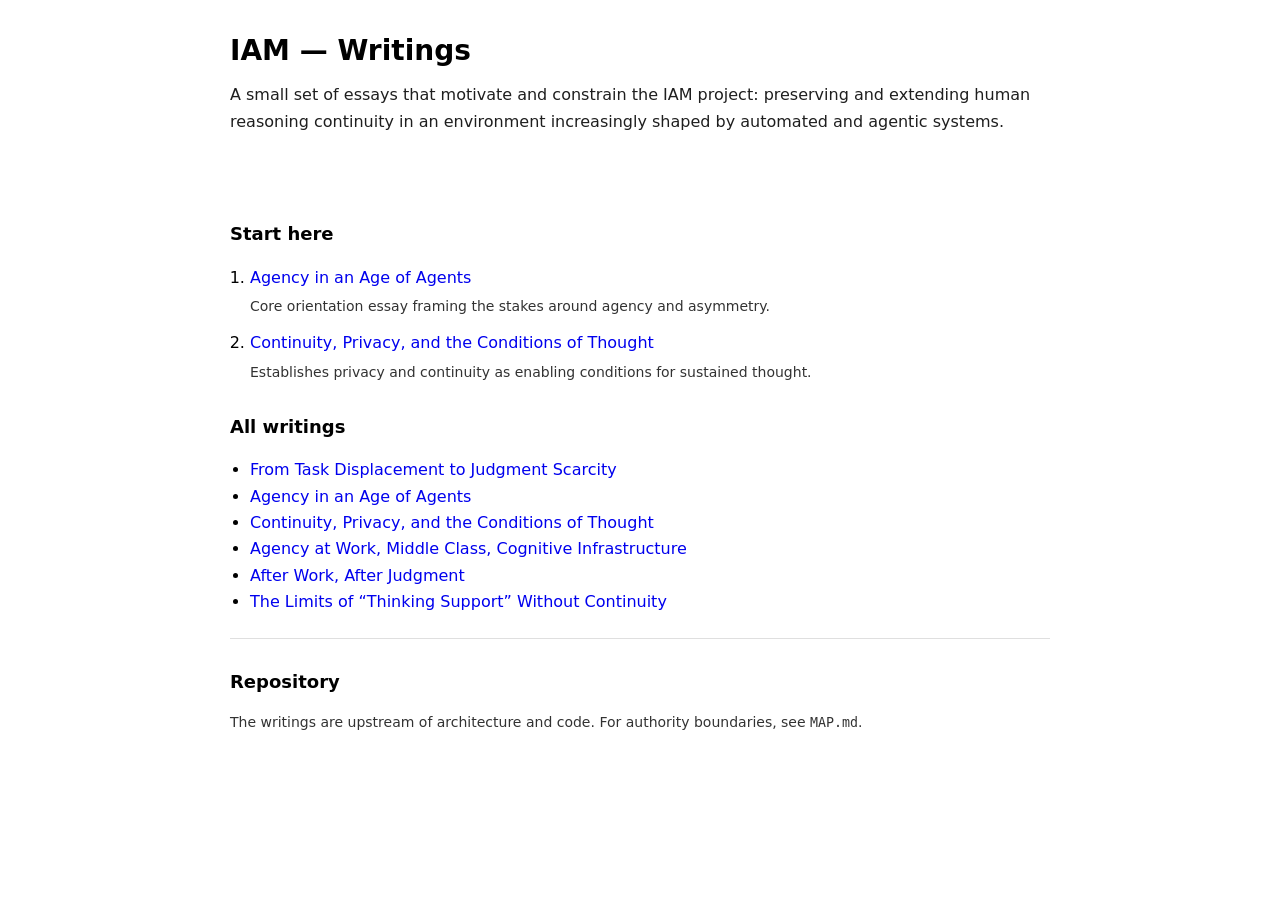
==== docs/index.html @ 62ff75e0 "pack python file too" ====
<!doctype html>
<html lang="en">
<head>
  <meta charset="utf-8" />
  <meta name="viewport" content="width=device-width,initial-scale=1" />
  <title>IAM — Writings</title>
  <link rel="stylesheet" href="./style.css" />
</head>
<body>
  <header class="wrap">
	<h1>IAM — Writings</h1>
	<p class="lede">A small set of essays that motivate and constrain the IAM project: preserving and extending human reasoning continuity in an environment increasingly shaped by automated and agentic systems.</p>
  </header>

  <main class="wrap">
	<section>
	  <h2>Start here</h2>
	  <ol>
		<li><a href="./writings/agency-in-an-age-of-agents.html">Agency in an Age of Agents</a><div class="note">Core orientation essay framing the stakes around agency and asymmetry.</div></li>
        <li><a href="./writings/continuity-privacy-conditions-of-thought.html">Continuity, Privacy, and the Conditions of Thought</a><div class="note">Establishes privacy and continuity as enabling conditions for sustained thought.</div></li>
	  </ol>
	</section>

	<section>
	  <h2>All writings</h2>
	  <ul>
		<li><a href="./writings/FromTaskDisplacementtoJudgmentScarcity.html">From Task Displacement to Judgment Scarcity</a></li>
        <li><a href="./writings/agency-in-an-age-of-agents.html">Agency in an Age of Agents</a></li>
        <li><a href="./writings/continuity-privacy-conditions-of-thought.html">Continuity, Privacy, and the Conditions of Thought</a></li>
        <li><a href="./writings/Agency_at_Work_Middle_Class_Cognitive_Infrastructure.html">Agency at Work, Middle Class, Cognitive Infrastructure</a></li>
        <li><a href="./writings/AfterWorkAfterJudgement.html">After Work, After Judgment</a></li>
        <li><a href="./writings/claude-chatgpt-limits-for-thinking.html">The Limits of “Thinking Support” Without Continuity</a></li>
	  </ul>
	</section>

	<hr />

	<section>
	  <h2>Repository</h2>
	  <p class="small">
		The writings are upstream of architecture and code. For authority boundaries, see <code>MAP.md</code>.
	  </p>
	</section>
  </main>
</body>
</html>
---- docs/style.css ----
:root { color-scheme: light dark; }
body {
  margin: 0;
  font: 16px/1.65 system-ui, -apple-system, Segoe UI, Roboto, Helvetica, Arial, sans-serif;
}
.wrap { max-width: 820px; margin: 0 auto; padding: 28px; }
h1 { font-size: 28px; margin: 0 0 8px; }
.lede { margin: 0; opacity: 0.88; }
h2 { margin-top: 28px; font-size: 18px; }
a { text-decoration: none; }
a:hover { text-decoration: underline; }
.note { font-size: 14px; opacity: 0.8; margin: 4px 0 12px; }
ol, ul { padding-left: 20px; }
hr { border: 0; border-top: 1px solid rgba(127,127,127,0.25); margin: 22px 0; }
code { font-size: 0.95em; }
.small { font-size: 14px; opacity: 0.8; }
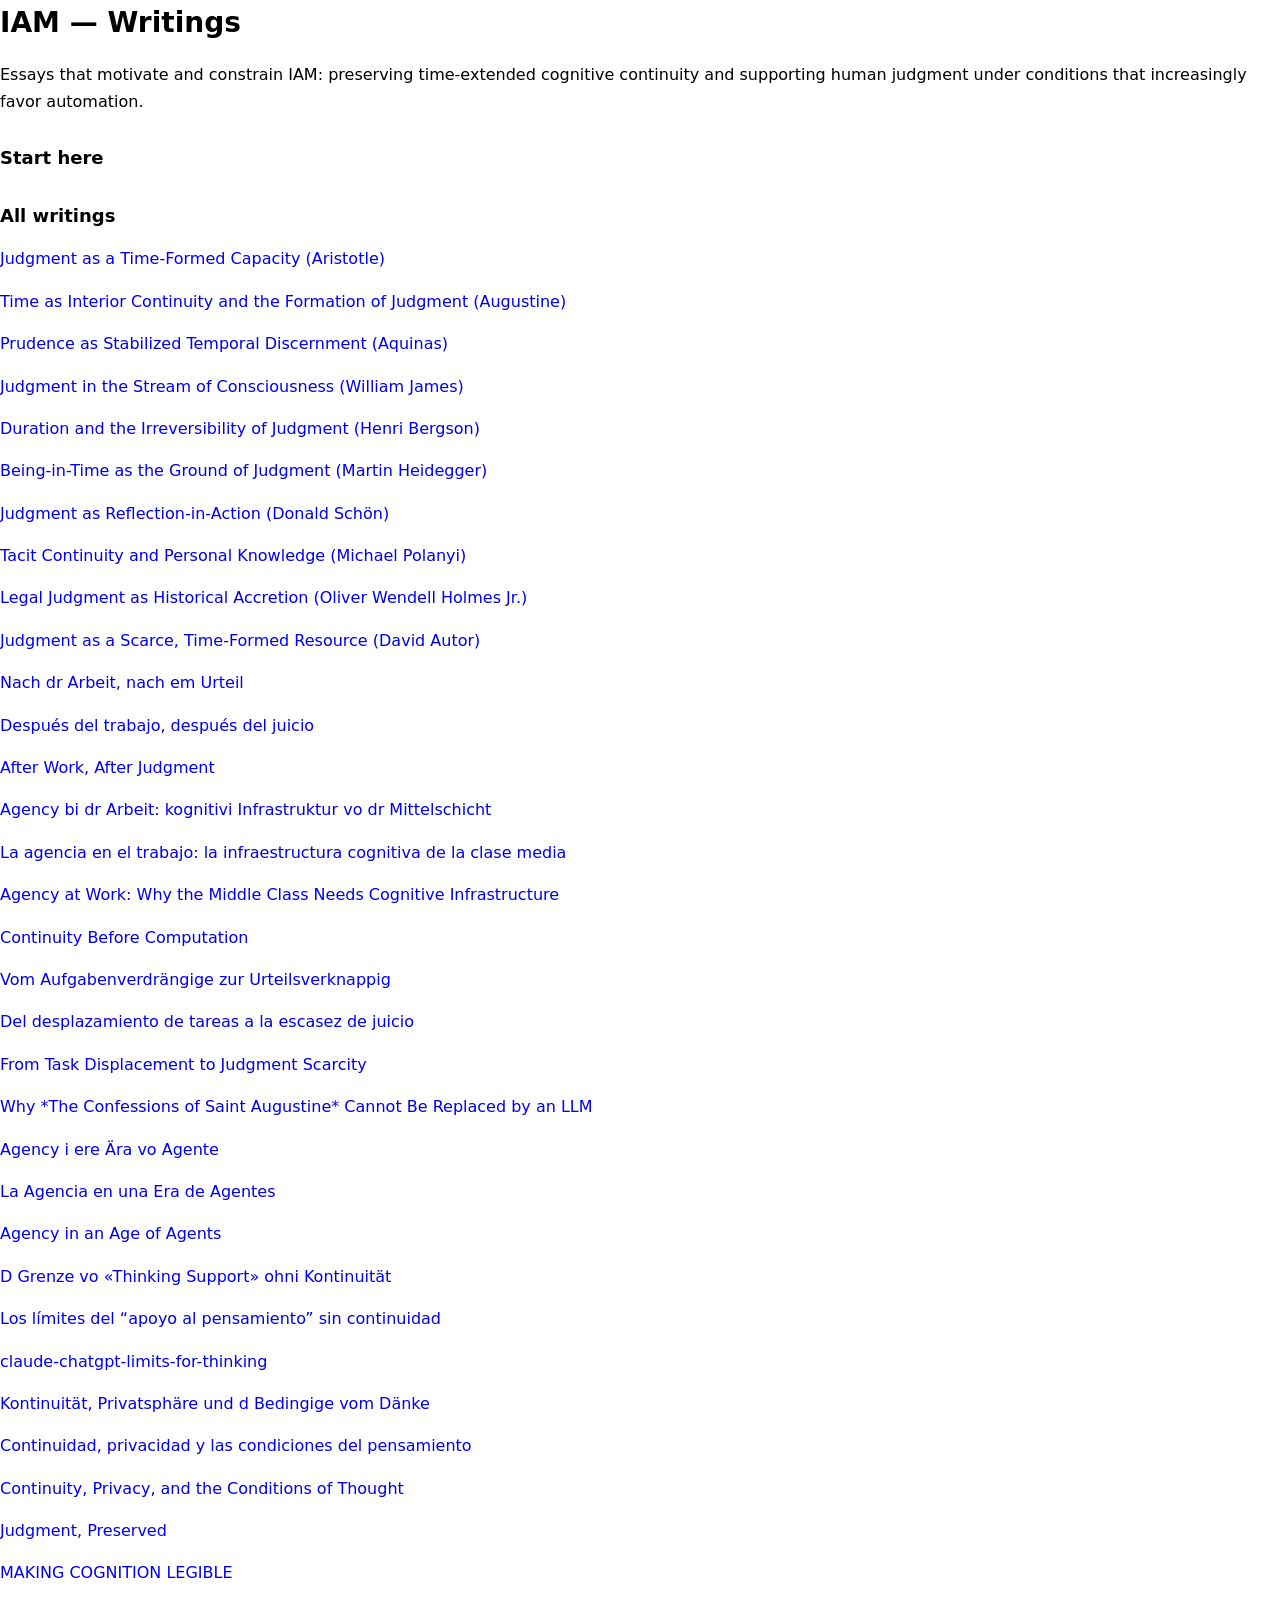
==== commit 4ee9f2b8: "SOme updates. including a new stickiness bootable prompt" ====
--- a/docs/index.html
+++ b/docs/index.html
@@ -1,46 +1,51 @@
-<!doctype html>
-<html lang="en">
+<!DOCTYPE html>
+<html>
 <head>
-  <meta charset="utf-8" />
-  <meta name="viewport" content="width=device-width,initial-scale=1" />
-  <title>IAM — Writings</title>
-  <link rel="stylesheet" href="./style.css" />
+<meta charset="utf-8">
+<title>IAM — Writings</title>
+<link rel="stylesheet" href="style.css">
 </head>
 <body>
-  <header class="wrap">
-	<h1>IAM — Writings</h1>
-	<p class="lede">A small set of essays that motivate and constrain the IAM project: preserving and extending human reasoning continuity in an environment increasingly shaped by automated and agentic systems.</p>
-  </header>
 
-  <main class="wrap">
-	<section>
-	  <h2>Start here</h2>
-	  <ol>
-		<li><a href="./writings/agency-in-an-age-of-agents.html">Agency in an Age of Agents</a><div class="note">Core orientation essay framing the stakes around agency and asymmetry.</div></li>
-        <li><a href="./writings/continuity-privacy-conditions-of-thought.html">Continuity, Privacy, and the Conditions of Thought</a><div class="note">Establishes privacy and continuity as enabling conditions for sustained thought.</div></li>
-	  </ol>
-	</section>
+<h1>IAM — Writings</h1>
+<p>Essays that motivate and constrain IAM: preserving time-extended cognitive continuity and supporting human judgment under conditions that increasingly favor automation.</p>
 
-	<section>
-	  <h2>All writings</h2>
-	  <ul>
-		<li><a href="./writings/FromTaskDisplacementtoJudgmentScarcity.html">From Task Displacement to Judgment Scarcity</a></li>
-        <li><a href="./writings/agency-in-an-age-of-agents.html">Agency in an Age of Agents</a></li>
-        <li><a href="./writings/continuity-privacy-conditions-of-thought.html">Continuity, Privacy, and the Conditions of Thought</a></li>
-        <li><a href="./writings/Agency_at_Work_Middle_Class_Cognitive_Infrastructure.html">Agency at Work, Middle Class, Cognitive Infrastructure</a></li>
-        <li><a href="./writings/AfterWorkAfterJudgement.html">After Work, After Judgment</a></li>
-        <li><a href="./writings/claude-chatgpt-limits-for-thinking.html">The Limits of “Thinking Support” Without Continuity</a></li>
-	  </ul>
-	</section>
+<h2>Start here</h2>
 
-	<hr />
 
-	<section>
-	  <h2>Repository</h2>
-	  <p class="small">
-		The writings are upstream of architecture and code. For authority boundaries, see <code>MAP.md</code>.
-	  </p>
-	</section>
-  </main>
+<h2>All writings</h2>
+<p><a href='writings/01_aristotle_judgment_time.html'>Judgment as a Time-Formed Capacity (Aristotle)</a></p>
+<p><a href='writings/02_augustine_time_continuity.html'>Time as Interior Continuity and the Formation of Judgment (Augustine)</a></p>
+<p><a href='writings/03_aquinas_prudence.html'>Prudence as Stabilized Temporal Discernment (Aquinas)</a></p>
+<p><a href='writings/04_william_james_stream.html'>Judgment in the Stream of Consciousness (William James)</a></p>
+<p><a href='writings/05_bergson_duration.html'>Duration and the Irreversibility of Judgment (Henri Bergson)</a></p>
+<p><a href='writings/06_heidegger_being_in_time.html'>Being-in-Time as the Ground of Judgment (Martin Heidegger)</a></p>
+<p><a href='writings/07_schon_reflection.html'>Judgment as Reflection-in-Action (Donald Schön)</a></p>
+<p><a href='writings/08_polanyi_tacit.html'>Tacit Continuity and Personal Knowledge (Michael Polanyi)</a></p>
+<p><a href='writings/09_holmes_common_law.html'>Legal Judgment as Historical Accretion (Oliver Wendell Holmes Jr.)</a></p>
+<p><a href='writings/10_autor_judgment_econ.html'>Judgment as a Scarce, Time-Formed Resource (David Autor)</a></p>
+<p><a href='writings/AfterWorkAfterJudgement.de-CH.html'>Nach dr Arbeit, nach em Urteil</a></p>
+<p><a href='writings/AfterWorkAfterJudgement.es.html'>Después del trabajo, después del juicio</a></p>
+<p><a href='writings/AfterWorkAfterJudgement.html'>After Work, After Judgment</a></p>
+<p><a href='writings/Agency_at_Work_Middle_Class_Cognitive_Infrastructure.de-CH.html'>Agency bi dr Arbeit: kognitivi Infrastruktur vo dr Mittelschicht</a></p>
+<p><a href='writings/Agency_at_Work_Middle_Class_Cognitive_Infrastructure.es.html'>La agencia en el trabajo: la infraestructura cognitiva de la clase media</a></p>
+<p><a href='writings/Agency_at_Work_Middle_Class_Cognitive_Infrastructure.html'>Agency at Work: Why the Middle Class Needs Cognitive Infrastructure</a></p>
+<p><a href='writings/Continuity Before Computation.html'>Continuity Before Computation</a></p>
+<p><a href='writings/FromTaskDisplacementtoJudgmentScarcity.de-CH.html'>Vom Aufgabenverdrängige zur Urteilsverknappig</a></p>
+<p><a href='writings/FromTaskDisplacementtoJudgmentScarcity.es.html'>Del desplazamiento de tareas a la escasez de juicio</a></p>
+<p><a href='writings/FromTaskDisplacementtoJudgmentScarcity.html'>From Task Displacement to Judgment Scarcity</a></p>
+<p><a href='writings/WhyConfessionsCannotBeReplacedbyanLLM.html'>Why *The Confessions of Saint Augustine* Cannot Be Replaced by an LLM</a></p>
+<p><a href='writings/agency-in-an-age-of-agents.de-CH.html'>Agency i ere Ära vo Agente</a></p>
+<p><a href='writings/agency-in-an-age-of-agents.es.html'>La Agencia en una Era de Agentes</a></p>
+<p><a href='writings/agency-in-an-age-of-agents.html'>Agency in an Age of Agents</a></p>
+<p><a href='writings/claude-chatgpt-limits-for-thinking.de-CH.html'>D Grenze vo «Thinking Support» ohni Kontinuität</a></p>
+<p><a href='writings/claude-chatgpt-limits-for-thinking.es.html'>Los límites del “apoyo al pensamiento” sin continuidad</a></p>
+<p><a href='writings/claude-chatgpt-limits-for-thinking.html'>claude-chatgpt-limits-for-thinking</a></p>
+<p><a href='writings/continuity-privacy-conditions-of-thought.de-CH.html'>Kontinuität, Privatsphäre und d Bedingige vom Dänke</a></p>
+<p><a href='writings/continuity-privacy-conditions-of-thought.es.html'>Continuidad, privacidad y las condiciones del pensamiento</a></p>
+<p><a href='writings/continuity-privacy-conditions-of-thought.html'>Continuity, Privacy, and the Conditions of Thought</a></p>
+<p><a href='writings/judgment-preserved.html'>Judgment, Preserved</a></p>
+<p><a href='writings/making-cognition-legible.html'>MAKING COGNITION LEGIBLE</a></p>
+
 </body>
 </html>
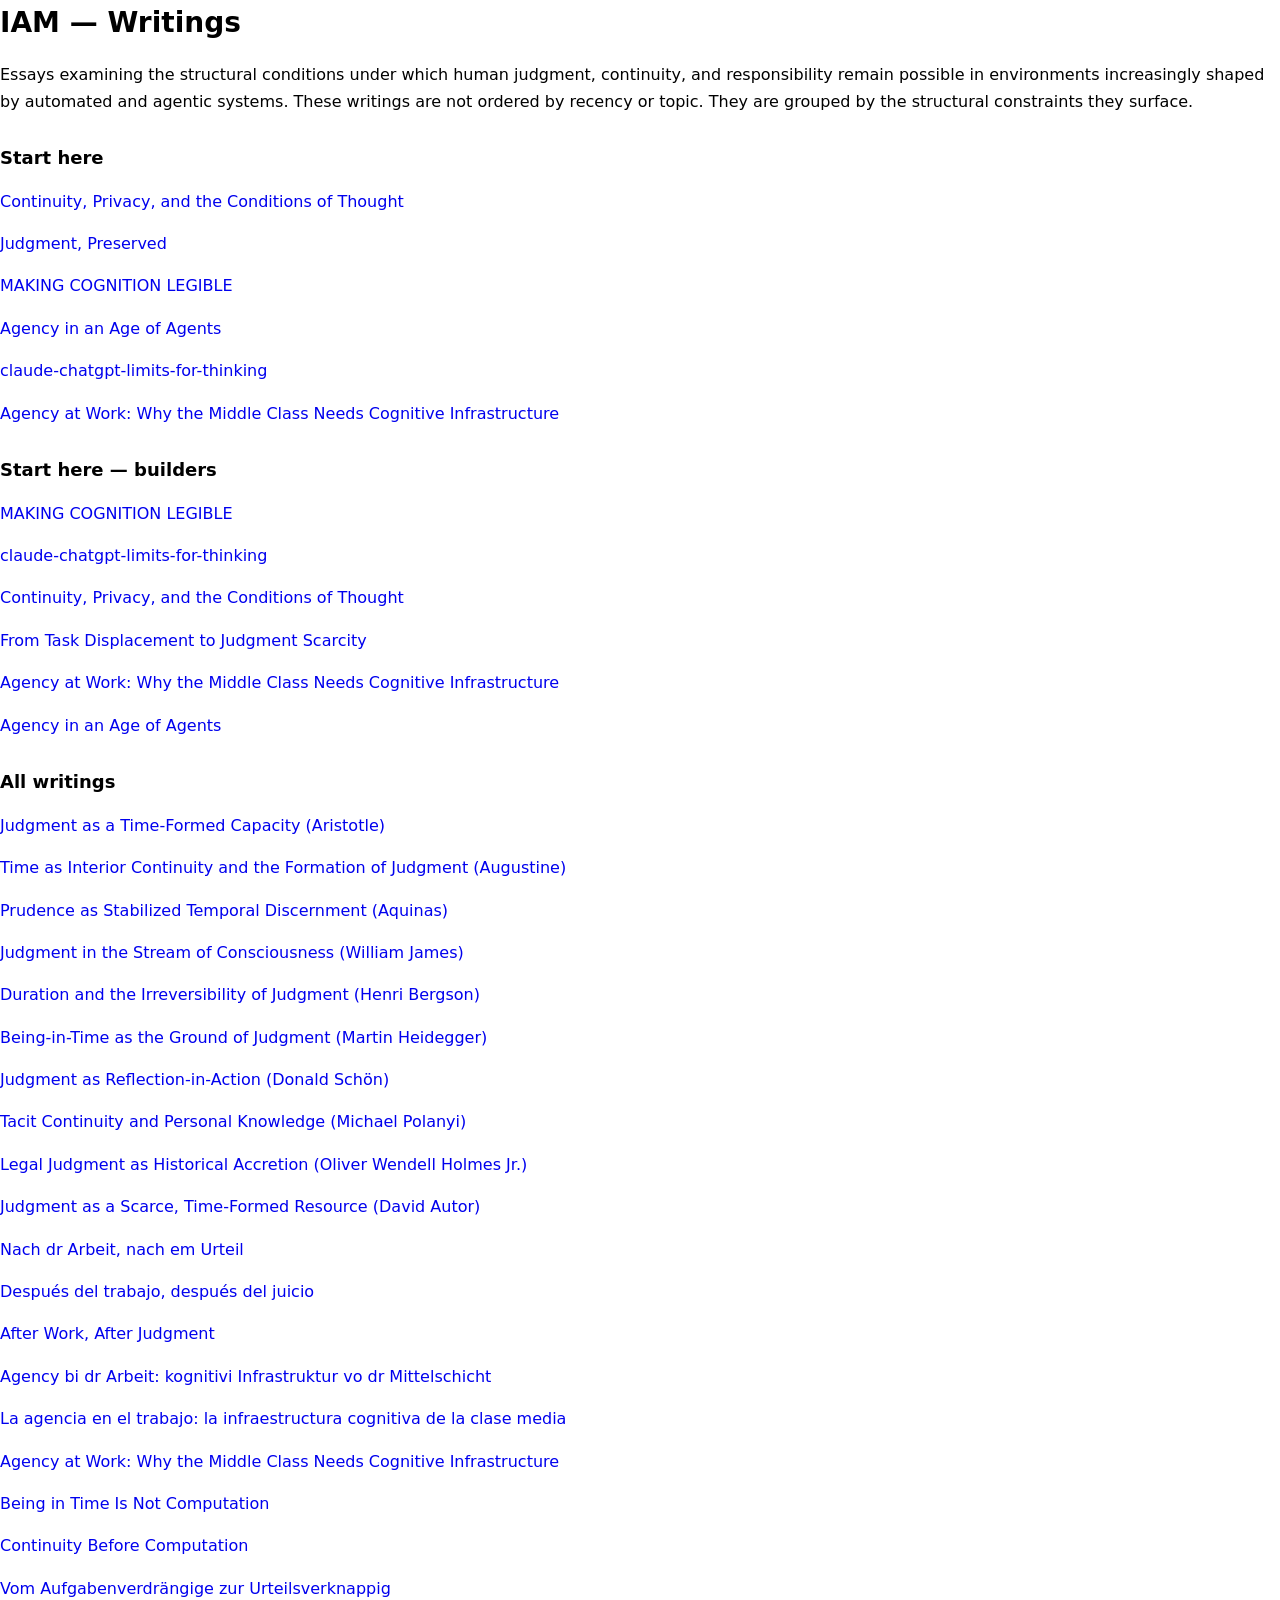
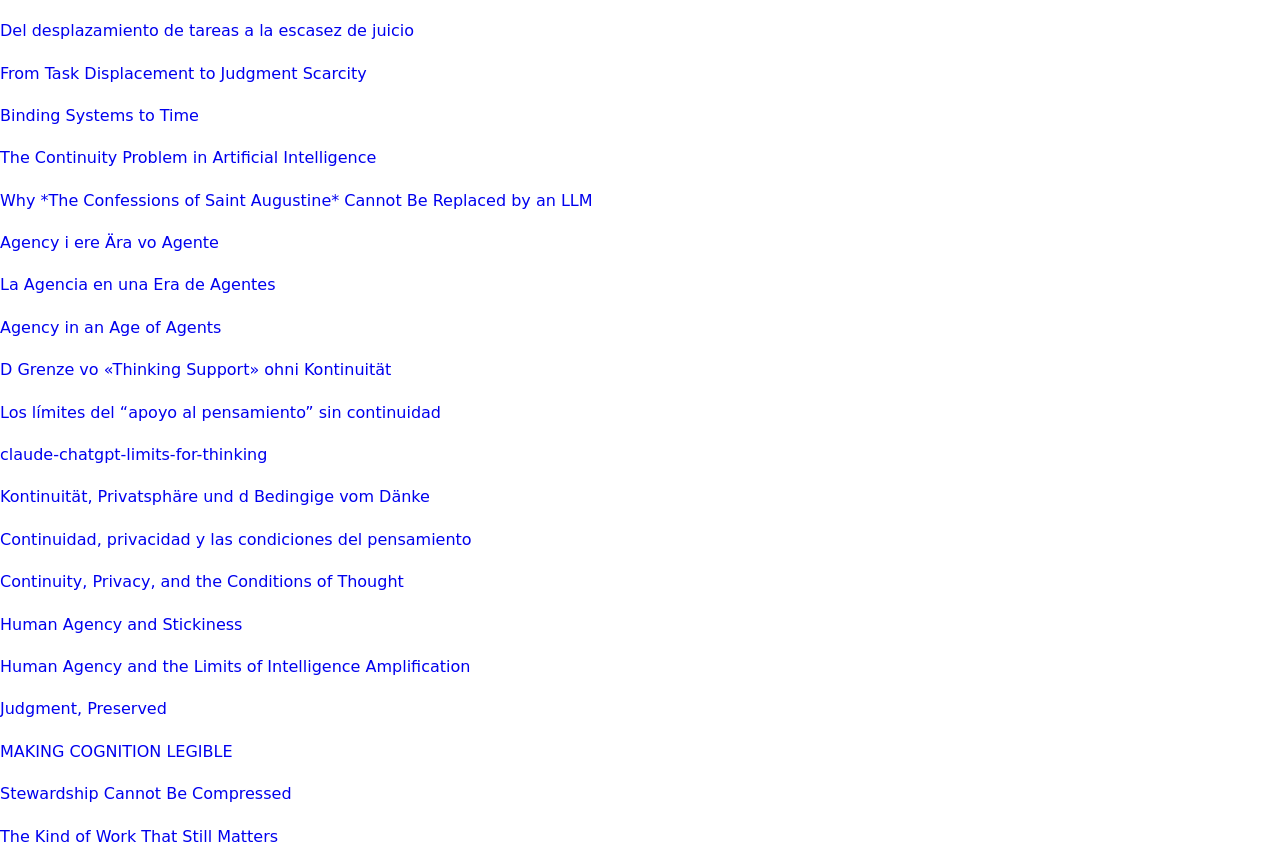
==== commit 04532e14: "adding site LI" ====
--- a/docs/index.html
+++ b/docs/index.html
@@ -8,10 +8,25 @@
 <body>
 
 <h1>IAM — Writings</h1>
-<p>Essays that motivate and constrain IAM: preserving time-extended cognitive continuity and supporting human judgment under conditions that increasingly favor automation.</p>
+<p>Essays examining the structural conditions under which human judgment, continuity, and responsibility remain possible in environments increasingly shaped by automated and agentic systems.
+These writings are not ordered by recency or topic. They are grouped by the structural constraints they surface.
+</p>
 
 <h2>Start here</h2>
+<p><a href='writings/continuity-privacy-conditions-of-thought.html'>Continuity, Privacy, and the Conditions of Thought</a></p>
+<p><a href='writings/judgment-preserved.html'>Judgment, Preserved</a></p>
+<p><a href='writings/making-cognition-legible.html'>MAKING COGNITION LEGIBLE</a></p>
+<p><a href='writings/agency-in-an-age-of-agents.html'>Agency in an Age of Agents</a></p>
+<p><a href='writings/claude-chatgpt-limits-for-thinking.html'>claude-chatgpt-limits-for-thinking</a></p>
+<p><a href='writings/Agency_at_Work_Middle_Class_Cognitive_Infrastructure.html'>Agency at Work: Why the Middle Class Needs Cognitive Infrastructure</a></p>
 
+<h2>Start here — builders</h2>
+<p><a href='writings/making-cognition-legible.html'>MAKING COGNITION LEGIBLE</a></p>
+<p><a href='writings/claude-chatgpt-limits-for-thinking.html'>claude-chatgpt-limits-for-thinking</a></p>
+<p><a href='writings/continuity-privacy-conditions-of-thought.html'>Continuity, Privacy, and the Conditions of Thought</a></p>
+<p><a href='writings/FromTaskDisplacementtoJudgmentScarcity.html'>From Task Displacement to Judgment Scarcity</a></p>
+<p><a href='writings/Agency_at_Work_Middle_Class_Cognitive_Infrastructure.html'>Agency at Work: Why the Middle Class Needs Cognitive Infrastructure</a></p>
+<p><a href='writings/agency-in-an-age-of-agents.html'>Agency in an Age of Agents</a></p>
 
 <h2>All writings</h2>
 <p><a href='writings/01_aristotle_judgment_time.html'>Judgment as a Time-Formed Capacity (Aristotle)</a></p>
@@ -30,10 +45,13 @@
 <p><a href='writings/Agency_at_Work_Middle_Class_Cognitive_Infrastructure.de-CH.html'>Agency bi dr Arbeit: kognitivi Infrastruktur vo dr Mittelschicht</a></p>
 <p><a href='writings/Agency_at_Work_Middle_Class_Cognitive_Infrastructure.es.html'>La agencia en el trabajo: la infraestructura cognitiva de la clase media</a></p>
 <p><a href='writings/Agency_at_Work_Middle_Class_Cognitive_Infrastructure.html'>Agency at Work: Why the Middle Class Needs Cognitive Infrastructure</a></p>
+<p><a href='writings/Being in Time Is Not Computation.html'>Being in Time Is Not Computation</a></p>
 <p><a href='writings/Continuity Before Computation.html'>Continuity Before Computation</a></p>
 <p><a href='writings/FromTaskDisplacementtoJudgmentScarcity.de-CH.html'>Vom Aufgabenverdrängige zur Urteilsverknappig</a></p>
 <p><a href='writings/FromTaskDisplacementtoJudgmentScarcity.es.html'>Del desplazamiento de tareas a la escasez de juicio</a></p>
 <p><a href='writings/FromTaskDisplacementtoJudgmentScarcity.html'>From Task Displacement to Judgment Scarcity</a></p>
+<p><a href='writings/Temporal Integrity as an Architectural Invariant.html'>Binding Systems to Time</a></p>
+<p><a href='writings/The Continuity Problem in Artificial Intelligence.html'>The Continuity Problem in Artificial Intelligence</a></p>
 <p><a href='writings/WhyConfessionsCannotBeReplacedbyanLLM.html'>Why *The Confessions of Saint Augustine* Cannot Be Replaced by an LLM</a></p>
 <p><a href='writings/agency-in-an-age-of-agents.de-CH.html'>Agency i ere Ära vo Agente</a></p>
 <p><a href='writings/agency-in-an-age-of-agents.es.html'>La Agencia en una Era de Agentes</a></p>
@@ -44,8 +62,12 @@
 <p><a href='writings/continuity-privacy-conditions-of-thought.de-CH.html'>Kontinuität, Privatsphäre und d Bedingige vom Dänke</a></p>
 <p><a href='writings/continuity-privacy-conditions-of-thought.es.html'>Continuidad, privacidad y las condiciones del pensamiento</a></p>
 <p><a href='writings/continuity-privacy-conditions-of-thought.html'>Continuity, Privacy, and the Conditions of Thought</a></p>
+<p><a href='writings/human-agency-and-stickiness.html'>Human Agency and Stickiness</a></p>
+<p><a href='writings/interpretation-is-the-work-that-sticks.html'>Human Agency and the Limits of Intelligence Amplification</a></p>
 <p><a href='writings/judgment-preserved.html'>Judgment, Preserved</a></p>
 <p><a href='writings/making-cognition-legible.html'>MAKING COGNITION LEGIBLE</a></p>
+<p><a href='writings/stewardship-cannot-be-compressed.html'>Stewardship Cannot Be Compressed</a></p>
+<p><a href='writings/the-kind-of-work-that-still-matters.html'>The Kind of Work That Still Matters</a></p>
 
 </body>
 </html>
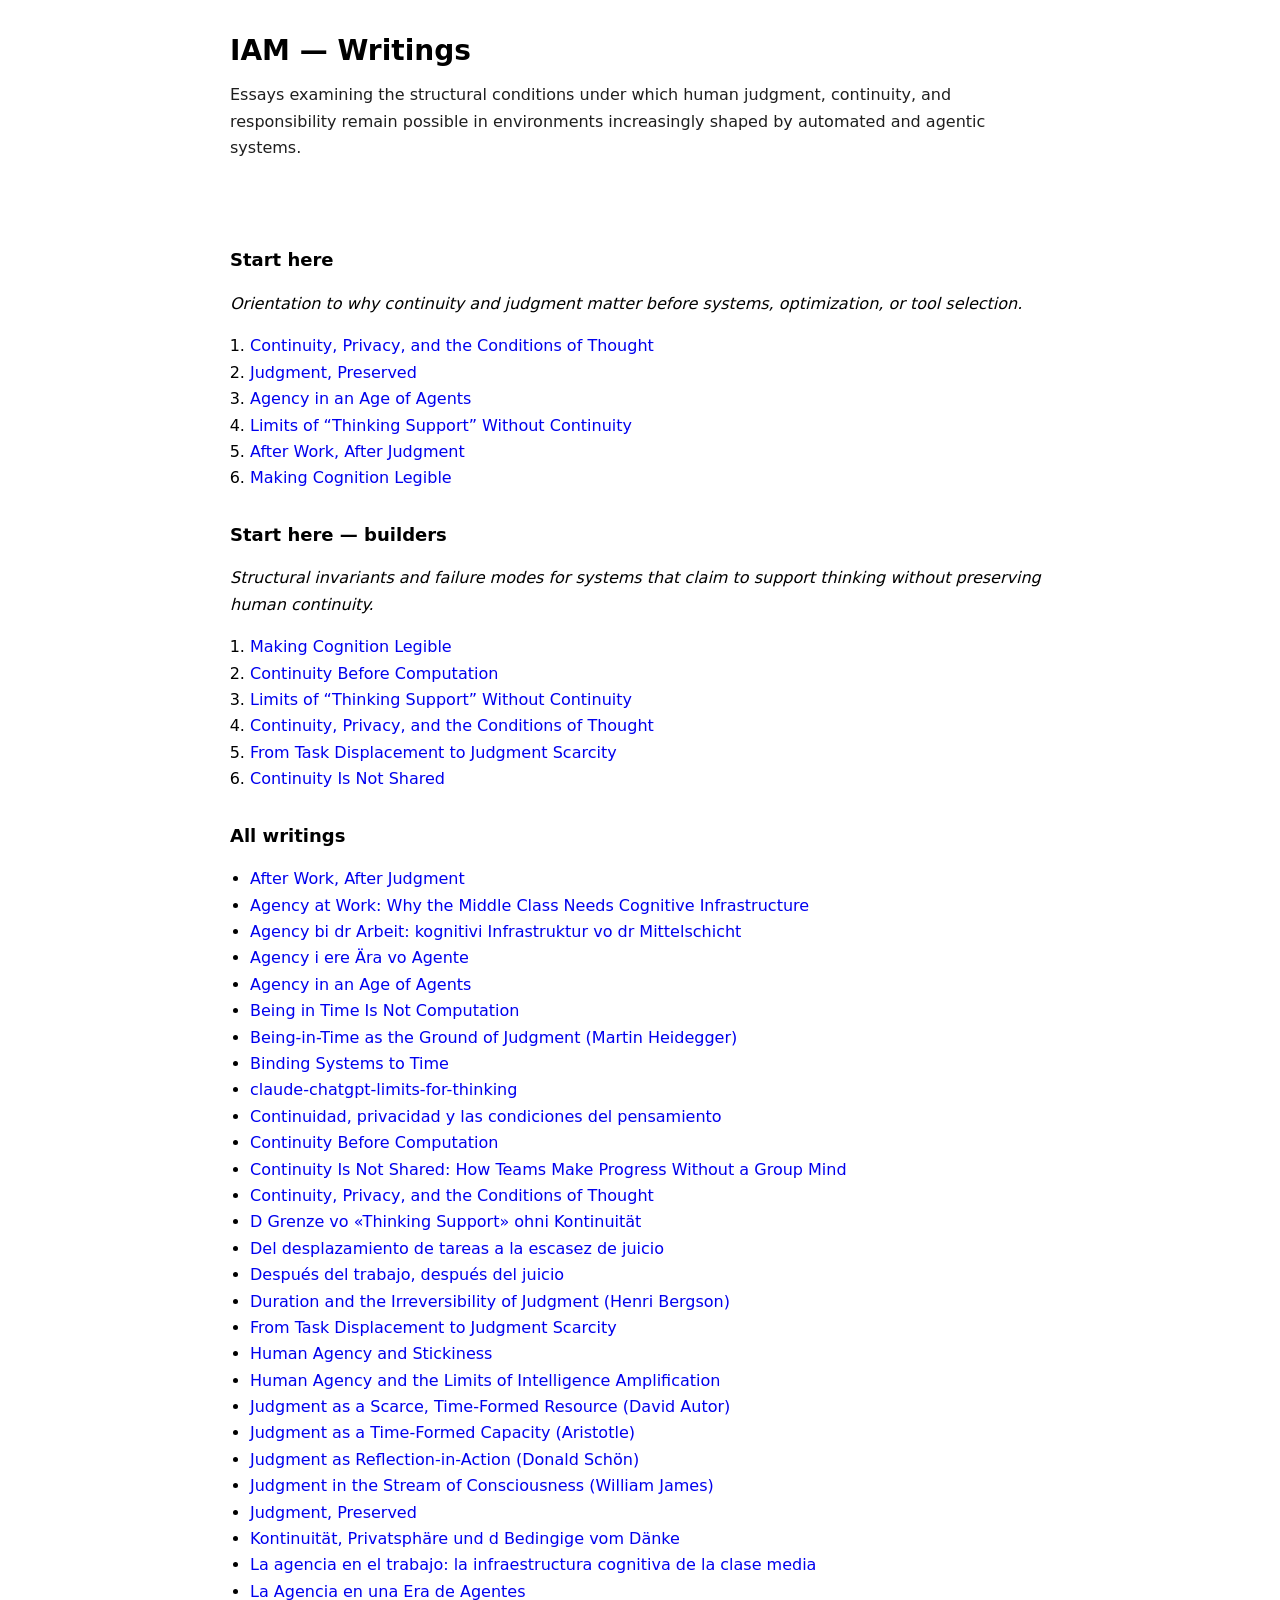
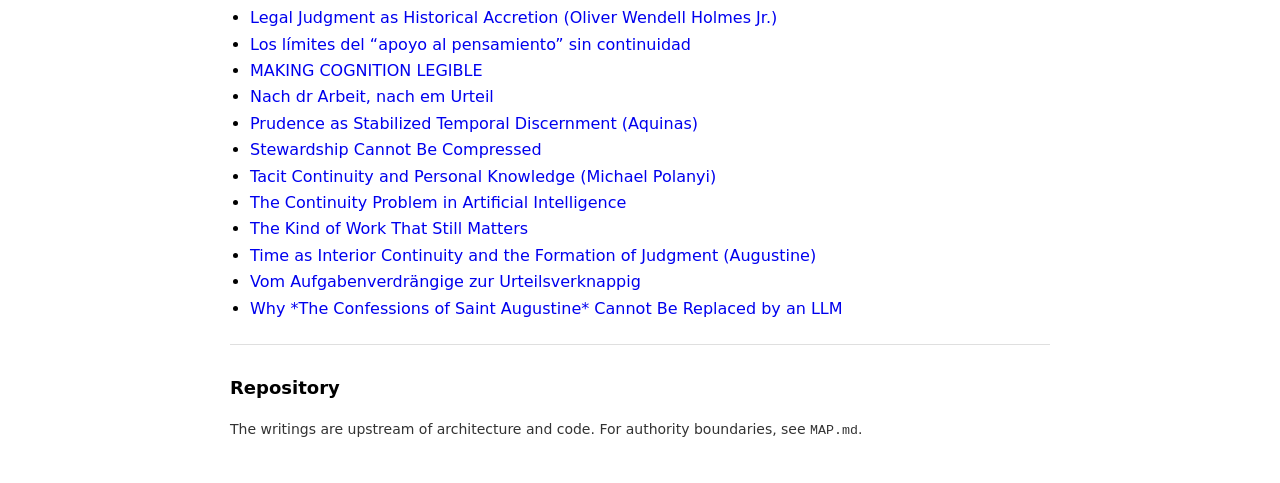
==== commit a9d4fe99: "Rebuild site output" ====
--- a/docs/index.html
+++ b/docs/index.html
@@ -1,73 +1,97 @@
-<!DOCTYPE html>
-<html>
+<!doctype html>
+<html lang="en">
 <head>
-<meta charset="utf-8">
-<title>IAM — Writings</title>
-<link rel="stylesheet" href="style.css">
+  <meta charset="utf-8" />
+  <meta name="viewport" content="width=device-width,initial-scale=1" />
+  <title>IAM — Writings</title>
+  <link rel="stylesheet" href="./style.css" />
 </head>
 <body>
+  <header class="wrap">
+    <h1>IAM — Writings</h1>
+    <p class="lede">Essays examining the structural conditions under which human judgment, continuity, and responsibility remain possible in environments increasingly shaped by automated and agentic systems.</p>
+  </header>
 
-<h1>IAM — Writings</h1>
-<p>Essays examining the structural conditions under which human judgment, continuity, and responsibility remain possible in environments increasingly shaped by automated and agentic systems.
-These writings are not ordered by recency or topic. They are grouped by the structural constraints they surface.
-</p>
+  <main class="wrap">
+    <section>
+  <h2>Start here</h2>
+  <p><em>Orientation to why continuity and judgment matter before systems, optimization, or tool selection.</em></p>
+  <ol>
+    <li><a href='./writings/continuity-privacy-conditions-of-thought.html'>Continuity, Privacy, and the Conditions of Thought</a></li>
+    <li><a href='./writings/judgment-preserved.html'>Judgment, Preserved</a></li>
+    <li><a href='./writings/agency-in-an-age-of-agents.html'>Agency in an Age of Agents</a></li>
+    <li><a href='./writings/claude-chatgpt-limits-for-thinking.html'>Limits of “Thinking Support” Without Continuity</a></li>
+    <li><a href='./writings/AfterWorkAfterJudgement.html'>After Work, After Judgment</a></li>
+    <li><a href='./writings/making-cognition-legible.html'>Making Cognition Legible</a></li>
+  </ol>
+</section>
+<section>
+  <h2>Start here — builders</h2>
+  <p><em>Structural invariants and failure modes for systems that claim to support thinking without preserving human continuity.</em></p>
+  <ol>
+    <li><a href='./writings/making-cognition-legible.html'>Making Cognition Legible</a></li>
+    <li><a href='./writings/Continuity Before Computation.html'>Continuity Before Computation</a></li>
+    <li><a href='./writings/claude-chatgpt-limits-for-thinking.html'>Limits of “Thinking Support” Without Continuity</a></li>
+    <li><a href='./writings/continuity-privacy-conditions-of-thought.html'>Continuity, Privacy, and the Conditions of Thought</a></li>
+    <li><a href='./writings/FromTaskDisplacementtoJudgmentScarcity.html'>From Task Displacement to Judgment Scarcity</a></li>
+    <li><a href='./writings/continuity-is-not-shared.html'>Continuity Is Not Shared</a></li>
+  </ol>
+</section>
 
-<h2>Start here</h2>
-<p><a href='writings/continuity-privacy-conditions-of-thought.html'>Continuity, Privacy, and the Conditions of Thought</a></p>
-<p><a href='writings/judgment-preserved.html'>Judgment, Preserved</a></p>
-<p><a href='writings/making-cognition-legible.html'>MAKING COGNITION LEGIBLE</a></p>
-<p><a href='writings/agency-in-an-age-of-agents.html'>Agency in an Age of Agents</a></p>
-<p><a href='writings/claude-chatgpt-limits-for-thinking.html'>claude-chatgpt-limits-for-thinking</a></p>
-<p><a href='writings/Agency_at_Work_Middle_Class_Cognitive_Infrastructure.html'>Agency at Work: Why the Middle Class Needs Cognitive Infrastructure</a></p>
+    <section>
+      <h2>All writings</h2>
+      <ul>
+  <li><a href='./writings/AfterWorkAfterJudgement.html'>After Work, After Judgment</a></li>
+  <li><a href='./writings/Agency_at_Work_Middle_Class_Cognitive_Infrastructure.html'>Agency at Work: Why the Middle Class Needs Cognitive Infrastructure</a></li>
+  <li><a href='./writings/Agency_at_Work_Middle_Class_Cognitive_Infrastructure.de-CH.html'>Agency bi dr Arbeit: kognitivi Infrastruktur vo dr Mittelschicht</a></li>
+  <li><a href='./writings/agency-in-an-age-of-agents.de-CH.html'>Agency i ere Ära vo Agente</a></li>
+  <li><a href='./writings/agency-in-an-age-of-agents.html'>Agency in an Age of Agents</a></li>
+  <li><a href='./writings/Being in Time Is Not Computation.html'>Being in Time Is Not Computation</a></li>
+  <li><a href='./writings/06_heidegger_being_in_time.html'>Being-in-Time as the Ground of Judgment (Martin Heidegger)</a></li>
+  <li><a href='./writings/Temporal Integrity as an Architectural Invariant.html'>Binding Systems to Time</a></li>
+  <li><a href='./writings/claude-chatgpt-limits-for-thinking.html'>claude-chatgpt-limits-for-thinking</a></li>
+  <li><a href='./writings/continuity-privacy-conditions-of-thought.es.html'>Continuidad, privacidad y las condiciones del pensamiento</a></li>
+  <li><a href='./writings/Continuity Before Computation.html'>Continuity Before Computation</a></li>
+  <li><a href='./writings/continuity-is-not-shared.html'>Continuity Is Not Shared: How Teams Make Progress Without a Group Mind</a></li>
+  <li><a href='./writings/continuity-privacy-conditions-of-thought.html'>Continuity, Privacy, and the Conditions of Thought</a></li>
+  <li><a href='./writings/claude-chatgpt-limits-for-thinking.de-CH.html'>D Grenze vo «Thinking Support» ohni Kontinuität</a></li>
+  <li><a href='./writings/FromTaskDisplacementtoJudgmentScarcity.es.html'>Del desplazamiento de tareas a la escasez de juicio</a></li>
+  <li><a href='./writings/AfterWorkAfterJudgement.es.html'>Después del trabajo, después del juicio</a></li>
+  <li><a href='./writings/05_bergson_duration.html'>Duration and the Irreversibility of Judgment (Henri Bergson)</a></li>
+  <li><a href='./writings/FromTaskDisplacementtoJudgmentScarcity.html'>From Task Displacement to Judgment Scarcity</a></li>
+  <li><a href='./writings/human-agency-and-stickiness.html'>Human Agency and Stickiness</a></li>
+  <li><a href='./writings/interpretation-is-the-work-that-sticks.html'>Human Agency and the Limits of Intelligence Amplification</a></li>
+  <li><a href='./writings/10_autor_judgment_econ.html'>Judgment as a Scarce, Time-Formed Resource (David Autor)</a></li>
+  <li><a href='./writings/01_aristotle_judgment_time.html'>Judgment as a Time-Formed Capacity (Aristotle)</a></li>
+  <li><a href='./writings/07_schon_reflection.html'>Judgment as Reflection-in-Action (Donald Schön)</a></li>
+  <li><a href='./writings/04_william_james_stream.html'>Judgment in the Stream of Consciousness (William James)</a></li>
+  <li><a href='./writings/judgment-preserved.html'>Judgment, Preserved</a></li>
+  <li><a href='./writings/continuity-privacy-conditions-of-thought.de-CH.html'>Kontinuität, Privatsphäre und d Bedingige vom Dänke</a></li>
+  <li><a href='./writings/Agency_at_Work_Middle_Class_Cognitive_Infrastructure.es.html'>La agencia en el trabajo: la infraestructura cognitiva de la clase media</a></li>
+  <li><a href='./writings/agency-in-an-age-of-agents.es.html'>La Agencia en una Era de Agentes</a></li>
+  <li><a href='./writings/09_holmes_common_law.html'>Legal Judgment as Historical Accretion (Oliver Wendell Holmes Jr.)</a></li>
+  <li><a href='./writings/claude-chatgpt-limits-for-thinking.es.html'>Los límites del “apoyo al pensamiento” sin continuidad</a></li>
+  <li><a href='./writings/making-cognition-legible.html'>MAKING COGNITION LEGIBLE</a></li>
+  <li><a href='./writings/AfterWorkAfterJudgement.de-CH.html'>Nach dr Arbeit, nach em Urteil</a></li>
+  <li><a href='./writings/03_aquinas_prudence.html'>Prudence as Stabilized Temporal Discernment (Aquinas)</a></li>
+  <li><a href='./writings/stewardship-cannot-be-compressed.html'>Stewardship Cannot Be Compressed</a></li>
+  <li><a href='./writings/08_polanyi_tacit.html'>Tacit Continuity and Personal Knowledge (Michael Polanyi)</a></li>
+  <li><a href='./writings/The Continuity Problem in Artificial Intelligence.html'>The Continuity Problem in Artificial Intelligence</a></li>
+  <li><a href='./writings/the-kind-of-work-that-still-matters.html'>The Kind of Work That Still Matters</a></li>
+  <li><a href='./writings/02_augustine_time_continuity.html'>Time as Interior Continuity and the Formation of Judgment (Augustine)</a></li>
+  <li><a href='./writings/FromTaskDisplacementtoJudgmentScarcity.de-CH.html'>Vom Aufgabenverdrängige zur Urteilsverknappig</a></li>
+  <li><a href='./writings/WhyConfessionsCannotBeReplacedbyanLLM.html'>Why *The Confessions of Saint Augustine* Cannot Be Replaced by an LLM</a></li>
+</ul>
+    </section>
 
-<h2>Start here — builders</h2>
-<p><a href='writings/making-cognition-legible.html'>MAKING COGNITION LEGIBLE</a></p>
-<p><a href='writings/claude-chatgpt-limits-for-thinking.html'>claude-chatgpt-limits-for-thinking</a></p>
-<p><a href='writings/continuity-privacy-conditions-of-thought.html'>Continuity, Privacy, and the Conditions of Thought</a></p>
-<p><a href='writings/FromTaskDisplacementtoJudgmentScarcity.html'>From Task Displacement to Judgment Scarcity</a></p>
-<p><a href='writings/Agency_at_Work_Middle_Class_Cognitive_Infrastructure.html'>Agency at Work: Why the Middle Class Needs Cognitive Infrastructure</a></p>
-<p><a href='writings/agency-in-an-age-of-agents.html'>Agency in an Age of Agents</a></p>
+    <hr />
 
-<h2>All writings</h2>
-<p><a href='writings/01_aristotle_judgment_time.html'>Judgment as a Time-Formed Capacity (Aristotle)</a></p>
-<p><a href='writings/02_augustine_time_continuity.html'>Time as Interior Continuity and the Formation of Judgment (Augustine)</a></p>
-<p><a href='writings/03_aquinas_prudence.html'>Prudence as Stabilized Temporal Discernment (Aquinas)</a></p>
-<p><a href='writings/04_william_james_stream.html'>Judgment in the Stream of Consciousness (William James)</a></p>
-<p><a href='writings/05_bergson_duration.html'>Duration and the Irreversibility of Judgment (Henri Bergson)</a></p>
-<p><a href='writings/06_heidegger_being_in_time.html'>Being-in-Time as the Ground of Judgment (Martin Heidegger)</a></p>
-<p><a href='writings/07_schon_reflection.html'>Judgment as Reflection-in-Action (Donald Schön)</a></p>
-<p><a href='writings/08_polanyi_tacit.html'>Tacit Continuity and Personal Knowledge (Michael Polanyi)</a></p>
-<p><a href='writings/09_holmes_common_law.html'>Legal Judgment as Historical Accretion (Oliver Wendell Holmes Jr.)</a></p>
-<p><a href='writings/10_autor_judgment_econ.html'>Judgment as a Scarce, Time-Formed Resource (David Autor)</a></p>
-<p><a href='writings/AfterWorkAfterJudgement.de-CH.html'>Nach dr Arbeit, nach em Urteil</a></p>
-<p><a href='writings/AfterWorkAfterJudgement.es.html'>Después del trabajo, después del juicio</a></p>
-<p><a href='writings/AfterWorkAfterJudgement.html'>After Work, After Judgment</a></p>
-<p><a href='writings/Agency_at_Work_Middle_Class_Cognitive_Infrastructure.de-CH.html'>Agency bi dr Arbeit: kognitivi Infrastruktur vo dr Mittelschicht</a></p>
-<p><a href='writings/Agency_at_Work_Middle_Class_Cognitive_Infrastructure.es.html'>La agencia en el trabajo: la infraestructura cognitiva de la clase media</a></p>
-<p><a href='writings/Agency_at_Work_Middle_Class_Cognitive_Infrastructure.html'>Agency at Work: Why the Middle Class Needs Cognitive Infrastructure</a></p>
-<p><a href='writings/Being in Time Is Not Computation.html'>Being in Time Is Not Computation</a></p>
-<p><a href='writings/Continuity Before Computation.html'>Continuity Before Computation</a></p>
-<p><a href='writings/FromTaskDisplacementtoJudgmentScarcity.de-CH.html'>Vom Aufgabenverdrängige zur Urteilsverknappig</a></p>
-<p><a href='writings/FromTaskDisplacementtoJudgmentScarcity.es.html'>Del desplazamiento de tareas a la escasez de juicio</a></p>
-<p><a href='writings/FromTaskDisplacementtoJudgmentScarcity.html'>From Task Displacement to Judgment Scarcity</a></p>
-<p><a href='writings/Temporal Integrity as an Architectural Invariant.html'>Binding Systems to Time</a></p>
-<p><a href='writings/The Continuity Problem in Artificial Intelligence.html'>The Continuity Problem in Artificial Intelligence</a></p>
-<p><a href='writings/WhyConfessionsCannotBeReplacedbyanLLM.html'>Why *The Confessions of Saint Augustine* Cannot Be Replaced by an LLM</a></p>
-<p><a href='writings/agency-in-an-age-of-agents.de-CH.html'>Agency i ere Ära vo Agente</a></p>
-<p><a href='writings/agency-in-an-age-of-agents.es.html'>La Agencia en una Era de Agentes</a></p>
-<p><a href='writings/agency-in-an-age-of-agents.html'>Agency in an Age of Agents</a></p>
-<p><a href='writings/claude-chatgpt-limits-for-thinking.de-CH.html'>D Grenze vo «Thinking Support» ohni Kontinuität</a></p>
-<p><a href='writings/claude-chatgpt-limits-for-thinking.es.html'>Los límites del “apoyo al pensamiento” sin continuidad</a></p>
-<p><a href='writings/claude-chatgpt-limits-for-thinking.html'>claude-chatgpt-limits-for-thinking</a></p>
-<p><a href='writings/continuity-privacy-conditions-of-thought.de-CH.html'>Kontinuität, Privatsphäre und d Bedingige vom Dänke</a></p>
-<p><a href='writings/continuity-privacy-conditions-of-thought.es.html'>Continuidad, privacidad y las condiciones del pensamiento</a></p>
-<p><a href='writings/continuity-privacy-conditions-of-thought.html'>Continuity, Privacy, and the Conditions of Thought</a></p>
-<p><a href='writings/human-agency-and-stickiness.html'>Human Agency and Stickiness</a></p>
-<p><a href='writings/interpretation-is-the-work-that-sticks.html'>Human Agency and the Limits of Intelligence Amplification</a></p>
-<p><a href='writings/judgment-preserved.html'>Judgment, Preserved</a></p>
-<p><a href='writings/making-cognition-legible.html'>MAKING COGNITION LEGIBLE</a></p>
-<p><a href='writings/stewardship-cannot-be-compressed.html'>Stewardship Cannot Be Compressed</a></p>
-<p><a href='writings/the-kind-of-work-that-still-matters.html'>The Kind of Work That Still Matters</a></p>
-
+    <section>
+      <h2>Repository</h2>
+      <p class="small">
+        The writings are upstream of architecture and code. For authority boundaries, see <code>MAP.md</code>.
+      </p>
+    </section>
+  </main>
 </body>
 </html>
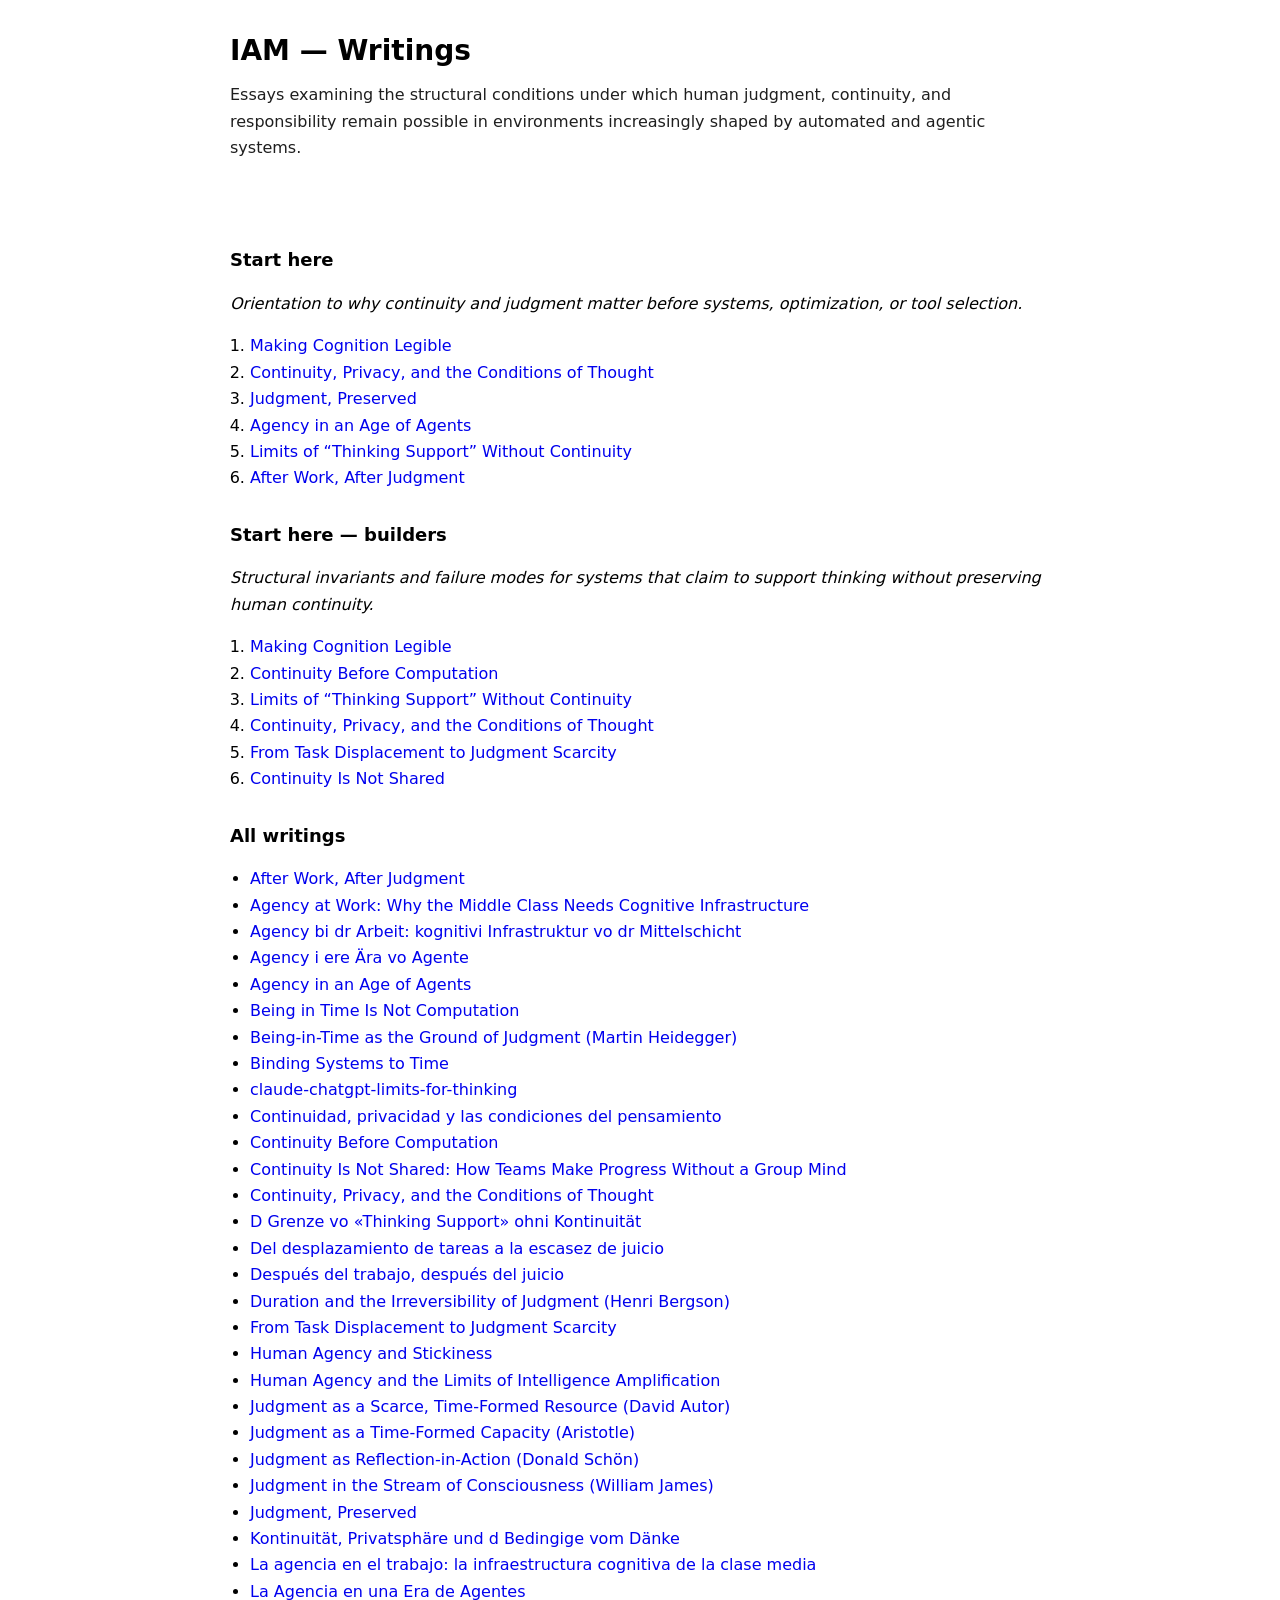
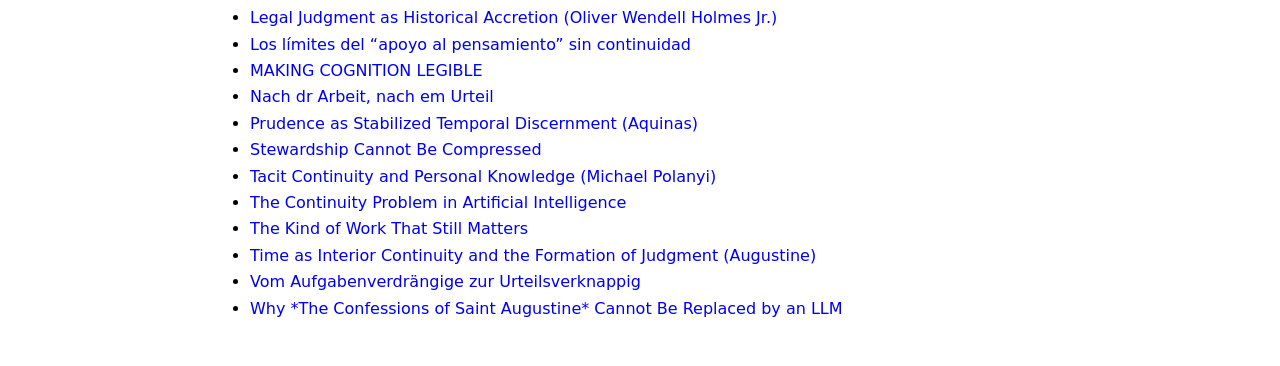
==== commit cee77e71: "Site building LI" ====
--- a/docs/index.html
+++ b/docs/index.html
@@ -14,83 +14,74 @@
 
   <main class="wrap">
     <section>
-  <h2>Start here</h2>
-  <p><em>Orientation to why continuity and judgment matter before systems, optimization, or tool selection.</em></p>
-  <ol>
-    <li><a href='./writings/continuity-privacy-conditions-of-thought.html'>Continuity, Privacy, and the Conditions of Thought</a></li>
-    <li><a href='./writings/judgment-preserved.html'>Judgment, Preserved</a></li>
-    <li><a href='./writings/agency-in-an-age-of-agents.html'>Agency in an Age of Agents</a></li>
-    <li><a href='./writings/claude-chatgpt-limits-for-thinking.html'>Limits of “Thinking Support” Without Continuity</a></li>
-    <li><a href='./writings/AfterWorkAfterJudgement.html'>After Work, After Judgment</a></li>
-    <li><a href='./writings/making-cognition-legible.html'>Making Cognition Legible</a></li>
-  </ol>
+<h2>Start here</h2>
+<p><em>Orientation to why continuity and judgment matter before systems, optimization, or tool selection.</em></p>
+<ol>
+<li><a href='./writings/making-cognition-legible.html'>Making Cognition Legible</a></li>
+<li><a href='./writings/continuity-privacy-conditions-of-thought.html'>Continuity, Privacy, and the Conditions of Thought</a></li>
+<li><a href='./writings/judgment-preserved.html'>Judgment, Preserved</a></li>
+<li><a href='./writings/agency-in-an-age-of-agents.html'>Agency in an Age of Agents</a></li>
+<li><a href='./writings/claude-chatgpt-limits-for-thinking.html'>Limits of “Thinking Support” Without Continuity</a></li>
+<li><a href='./writings/AfterWorkAfterJudgement.html'>After Work, After Judgment</a></li>
+</ol>
 </section>
 <section>
-  <h2>Start here — builders</h2>
-  <p><em>Structural invariants and failure modes for systems that claim to support thinking without preserving human continuity.</em></p>
-  <ol>
-    <li><a href='./writings/making-cognition-legible.html'>Making Cognition Legible</a></li>
-    <li><a href='./writings/Continuity Before Computation.html'>Continuity Before Computation</a></li>
-    <li><a href='./writings/claude-chatgpt-limits-for-thinking.html'>Limits of “Thinking Support” Without Continuity</a></li>
-    <li><a href='./writings/continuity-privacy-conditions-of-thought.html'>Continuity, Privacy, and the Conditions of Thought</a></li>
-    <li><a href='./writings/FromTaskDisplacementtoJudgmentScarcity.html'>From Task Displacement to Judgment Scarcity</a></li>
-    <li><a href='./writings/continuity-is-not-shared.html'>Continuity Is Not Shared</a></li>
-  </ol>
+<h2>Start here — builders</h2>
+<p><em>Structural invariants and failure modes for systems that claim to support thinking without preserving human continuity.</em></p>
+<ol>
+<li><a href='./writings/making-cognition-legible.html'>Making Cognition Legible</a></li>
+<li><a href='./writings/Continuity Before Computation.html'>Continuity Before Computation</a></li>
+<li><a href='./writings/claude-chatgpt-limits-for-thinking.html'>Limits of “Thinking Support” Without Continuity</a></li>
+<li><a href='./writings/continuity-privacy-conditions-of-thought.html'>Continuity, Privacy, and the Conditions of Thought</a></li>
+<li><a href='./writings/FromTaskDisplacementtoJudgmentScarcity.html'>From Task Displacement to Judgment Scarcity</a></li>
+<li><a href='./writings/continuity-is-not-shared.html'>Continuity Is Not Shared</a></li>
+</ol>
 </section>
 
     <section>
       <h2>All writings</h2>
       <ul>
-  <li><a href='./writings/AfterWorkAfterJudgement.html'>After Work, After Judgment</a></li>
-  <li><a href='./writings/Agency_at_Work_Middle_Class_Cognitive_Infrastructure.html'>Agency at Work: Why the Middle Class Needs Cognitive Infrastructure</a></li>
-  <li><a href='./writings/Agency_at_Work_Middle_Class_Cognitive_Infrastructure.de-CH.html'>Agency bi dr Arbeit: kognitivi Infrastruktur vo dr Mittelschicht</a></li>
-  <li><a href='./writings/agency-in-an-age-of-agents.de-CH.html'>Agency i ere Ära vo Agente</a></li>
-  <li><a href='./writings/agency-in-an-age-of-agents.html'>Agency in an Age of Agents</a></li>
-  <li><a href='./writings/Being in Time Is Not Computation.html'>Being in Time Is Not Computation</a></li>
-  <li><a href='./writings/06_heidegger_being_in_time.html'>Being-in-Time as the Ground of Judgment (Martin Heidegger)</a></li>
-  <li><a href='./writings/Temporal Integrity as an Architectural Invariant.html'>Binding Systems to Time</a></li>
-  <li><a href='./writings/claude-chatgpt-limits-for-thinking.html'>claude-chatgpt-limits-for-thinking</a></li>
-  <li><a href='./writings/continuity-privacy-conditions-of-thought.es.html'>Continuidad, privacidad y las condiciones del pensamiento</a></li>
-  <li><a href='./writings/Continuity Before Computation.html'>Continuity Before Computation</a></li>
-  <li><a href='./writings/continuity-is-not-shared.html'>Continuity Is Not Shared: How Teams Make Progress Without a Group Mind</a></li>
-  <li><a href='./writings/continuity-privacy-conditions-of-thought.html'>Continuity, Privacy, and the Conditions of Thought</a></li>
-  <li><a href='./writings/claude-chatgpt-limits-for-thinking.de-CH.html'>D Grenze vo «Thinking Support» ohni Kontinuität</a></li>
-  <li><a href='./writings/FromTaskDisplacementtoJudgmentScarcity.es.html'>Del desplazamiento de tareas a la escasez de juicio</a></li>
-  <li><a href='./writings/AfterWorkAfterJudgement.es.html'>Después del trabajo, después del juicio</a></li>
-  <li><a href='./writings/05_bergson_duration.html'>Duration and the Irreversibility of Judgment (Henri Bergson)</a></li>
-  <li><a href='./writings/FromTaskDisplacementtoJudgmentScarcity.html'>From Task Displacement to Judgment Scarcity</a></li>
-  <li><a href='./writings/human-agency-and-stickiness.html'>Human Agency and Stickiness</a></li>
-  <li><a href='./writings/interpretation-is-the-work-that-sticks.html'>Human Agency and the Limits of Intelligence Amplification</a></li>
-  <li><a href='./writings/10_autor_judgment_econ.html'>Judgment as a Scarce, Time-Formed Resource (David Autor)</a></li>
-  <li><a href='./writings/01_aristotle_judgment_time.html'>Judgment as a Time-Formed Capacity (Aristotle)</a></li>
-  <li><a href='./writings/07_schon_reflection.html'>Judgment as Reflection-in-Action (Donald Schön)</a></li>
-  <li><a href='./writings/04_william_james_stream.html'>Judgment in the Stream of Consciousness (William James)</a></li>
-  <li><a href='./writings/judgment-preserved.html'>Judgment, Preserved</a></li>
-  <li><a href='./writings/continuity-privacy-conditions-of-thought.de-CH.html'>Kontinuität, Privatsphäre und d Bedingige vom Dänke</a></li>
-  <li><a href='./writings/Agency_at_Work_Middle_Class_Cognitive_Infrastructure.es.html'>La agencia en el trabajo: la infraestructura cognitiva de la clase media</a></li>
-  <li><a href='./writings/agency-in-an-age-of-agents.es.html'>La Agencia en una Era de Agentes</a></li>
-  <li><a href='./writings/09_holmes_common_law.html'>Legal Judgment as Historical Accretion (Oliver Wendell Holmes Jr.)</a></li>
-  <li><a href='./writings/claude-chatgpt-limits-for-thinking.es.html'>Los límites del “apoyo al pensamiento” sin continuidad</a></li>
-  <li><a href='./writings/making-cognition-legible.html'>MAKING COGNITION LEGIBLE</a></li>
-  <li><a href='./writings/AfterWorkAfterJudgement.de-CH.html'>Nach dr Arbeit, nach em Urteil</a></li>
-  <li><a href='./writings/03_aquinas_prudence.html'>Prudence as Stabilized Temporal Discernment (Aquinas)</a></li>
-  <li><a href='./writings/stewardship-cannot-be-compressed.html'>Stewardship Cannot Be Compressed</a></li>
-  <li><a href='./writings/08_polanyi_tacit.html'>Tacit Continuity and Personal Knowledge (Michael Polanyi)</a></li>
-  <li><a href='./writings/The Continuity Problem in Artificial Intelligence.html'>The Continuity Problem in Artificial Intelligence</a></li>
-  <li><a href='./writings/the-kind-of-work-that-still-matters.html'>The Kind of Work That Still Matters</a></li>
-  <li><a href='./writings/02_augustine_time_continuity.html'>Time as Interior Continuity and the Formation of Judgment (Augustine)</a></li>
-  <li><a href='./writings/FromTaskDisplacementtoJudgmentScarcity.de-CH.html'>Vom Aufgabenverdrängige zur Urteilsverknappig</a></li>
-  <li><a href='./writings/WhyConfessionsCannotBeReplacedbyanLLM.html'>Why *The Confessions of Saint Augustine* Cannot Be Replaced by an LLM</a></li>
+<li><a href='./writings/AfterWorkAfterJudgement.html'>After Work, After Judgment</a></li>
+<li><a href='./writings/Agency_at_Work_Middle_Class_Cognitive_Infrastructure.html'>Agency at Work: Why the Middle Class Needs Cognitive Infrastructure</a></li>
+<li><a href='./writings/Agency_at_Work_Middle_Class_Cognitive_Infrastructure.de-CH.html'>Agency bi dr Arbeit: kognitivi Infrastruktur vo dr Mittelschicht</a></li>
+<li><a href='./writings/agency-in-an-age-of-agents.de-CH.html'>Agency i ere Ära vo Agente</a></li>
+<li><a href='./writings/agency-in-an-age-of-agents.html'>Agency in an Age of Agents</a></li>
+<li><a href='./writings/Being in Time Is Not Computation.html'>Being in Time Is Not Computation</a></li>
+<li><a href='./writings/06_heidegger_being_in_time.html'>Being-in-Time as the Ground of Judgment (Martin Heidegger)</a></li>
+<li><a href='./writings/Temporal Integrity as an Architectural Invariant.html'>Binding Systems to Time</a></li>
+<li><a href='./writings/claude-chatgpt-limits-for-thinking.html'>claude-chatgpt-limits-for-thinking</a></li>
+<li><a href='./writings/continuity-privacy-conditions-of-thought.es.html'>Continuidad, privacidad y las condiciones del pensamiento</a></li>
+<li><a href='./writings/Continuity Before Computation.html'>Continuity Before Computation</a></li>
+<li><a href='./writings/continuity-is-not-shared.html'>Continuity Is Not Shared: How Teams Make Progress Without a Group Mind</a></li>
+<li><a href='./writings/continuity-privacy-conditions-of-thought.html'>Continuity, Privacy, and the Conditions of Thought</a></li>
+<li><a href='./writings/claude-chatgpt-limits-for-thinking.de-CH.html'>D Grenze vo «Thinking Support» ohni Kontinuität</a></li>
+<li><a href='./writings/FromTaskDisplacementtoJudgmentScarcity.es.html'>Del desplazamiento de tareas a la escasez de juicio</a></li>
+<li><a href='./writings/AfterWorkAfterJudgement.es.html'>Después del trabajo, después del juicio</a></li>
+<li><a href='./writings/05_bergson_duration.html'>Duration and the Irreversibility of Judgment (Henri Bergson)</a></li>
+<li><a href='./writings/FromTaskDisplacementtoJudgmentScarcity.html'>From Task Displacement to Judgment Scarcity</a></li>
+<li><a href='./writings/human-agency-and-stickiness.html'>Human Agency and Stickiness</a></li>
+<li><a href='./writings/interpretation-is-the-work-that-sticks.html'>Human Agency and the Limits of Intelligence Amplification</a></li>
+<li><a href='./writings/10_autor_judgment_econ.html'>Judgment as a Scarce, Time-Formed Resource (David Autor)</a></li>
+<li><a href='./writings/01_aristotle_judgment_time.html'>Judgment as a Time-Formed Capacity (Aristotle)</a></li>
+<li><a href='./writings/07_schon_reflection.html'>Judgment as Reflection-in-Action (Donald Schön)</a></li>
+<li><a href='./writings/04_william_james_stream.html'>Judgment in the Stream of Consciousness (William James)</a></li>
+<li><a href='./writings/judgment-preserved.html'>Judgment, Preserved</a></li>
+<li><a href='./writings/continuity-privacy-conditions-of-thought.de-CH.html'>Kontinuität, Privatsphäre und d Bedingige vom Dänke</a></li>
+<li><a href='./writings/Agency_at_Work_Middle_Class_Cognitive_Infrastructure.es.html'>La agencia en el trabajo: la infraestructura cognitiva de la clase media</a></li>
+<li><a href='./writings/agency-in-an-age-of-agents.es.html'>La Agencia en una Era de Agentes</a></li>
+<li><a href='./writings/09_holmes_common_law.html'>Legal Judgment as Historical Accretion (Oliver Wendell Holmes Jr.)</a></li>
+<li><a href='./writings/claude-chatgpt-limits-for-thinking.es.html'>Los límites del “apoyo al pensamiento” sin continuidad</a></li>
+<li><a href='./writings/making-cognition-legible.html'>MAKING COGNITION LEGIBLE</a></li>
+<li><a href='./writings/AfterWorkAfterJudgement.de-CH.html'>Nach dr Arbeit, nach em Urteil</a></li>
+<li><a href='./writings/03_aquinas_prudence.html'>Prudence as Stabilized Temporal Discernment (Aquinas)</a></li>
+<li><a href='./writings/stewardship-cannot-be-compressed.html'>Stewardship Cannot Be Compressed</a></li>
+<li><a href='./writings/08_polanyi_tacit.html'>Tacit Continuity and Personal Knowledge (Michael Polanyi)</a></li>
+<li><a href='./writings/The Continuity Problem in Artificial Intelligence.html'>The Continuity Problem in Artificial Intelligence</a></li>
+<li><a href='./writings/the-kind-of-work-that-still-matters.html'>The Kind of Work That Still Matters</a></li>
+<li><a href='./writings/02_augustine_time_continuity.html'>Time as Interior Continuity and the Formation of Judgment (Augustine)</a></li>
+<li><a href='./writings/FromTaskDisplacementtoJudgmentScarcity.de-CH.html'>Vom Aufgabenverdrängige zur Urteilsverknappig</a></li>
+<li><a href='./writings/WhyConfessionsCannotBeReplacedbyanLLM.html'>Why *The Confessions of Saint Augustine* Cannot Be Replaced by an LLM</a></li>
 </ul>
-    </section>
-
-    <hr />
-
-    <section>
-      <h2>Repository</h2>
-      <p class="small">
-        The writings are upstream of architecture and code. For authority boundaries, see <code>MAP.md</code>.
-      </p>
     </section>
   </main>
 </body>
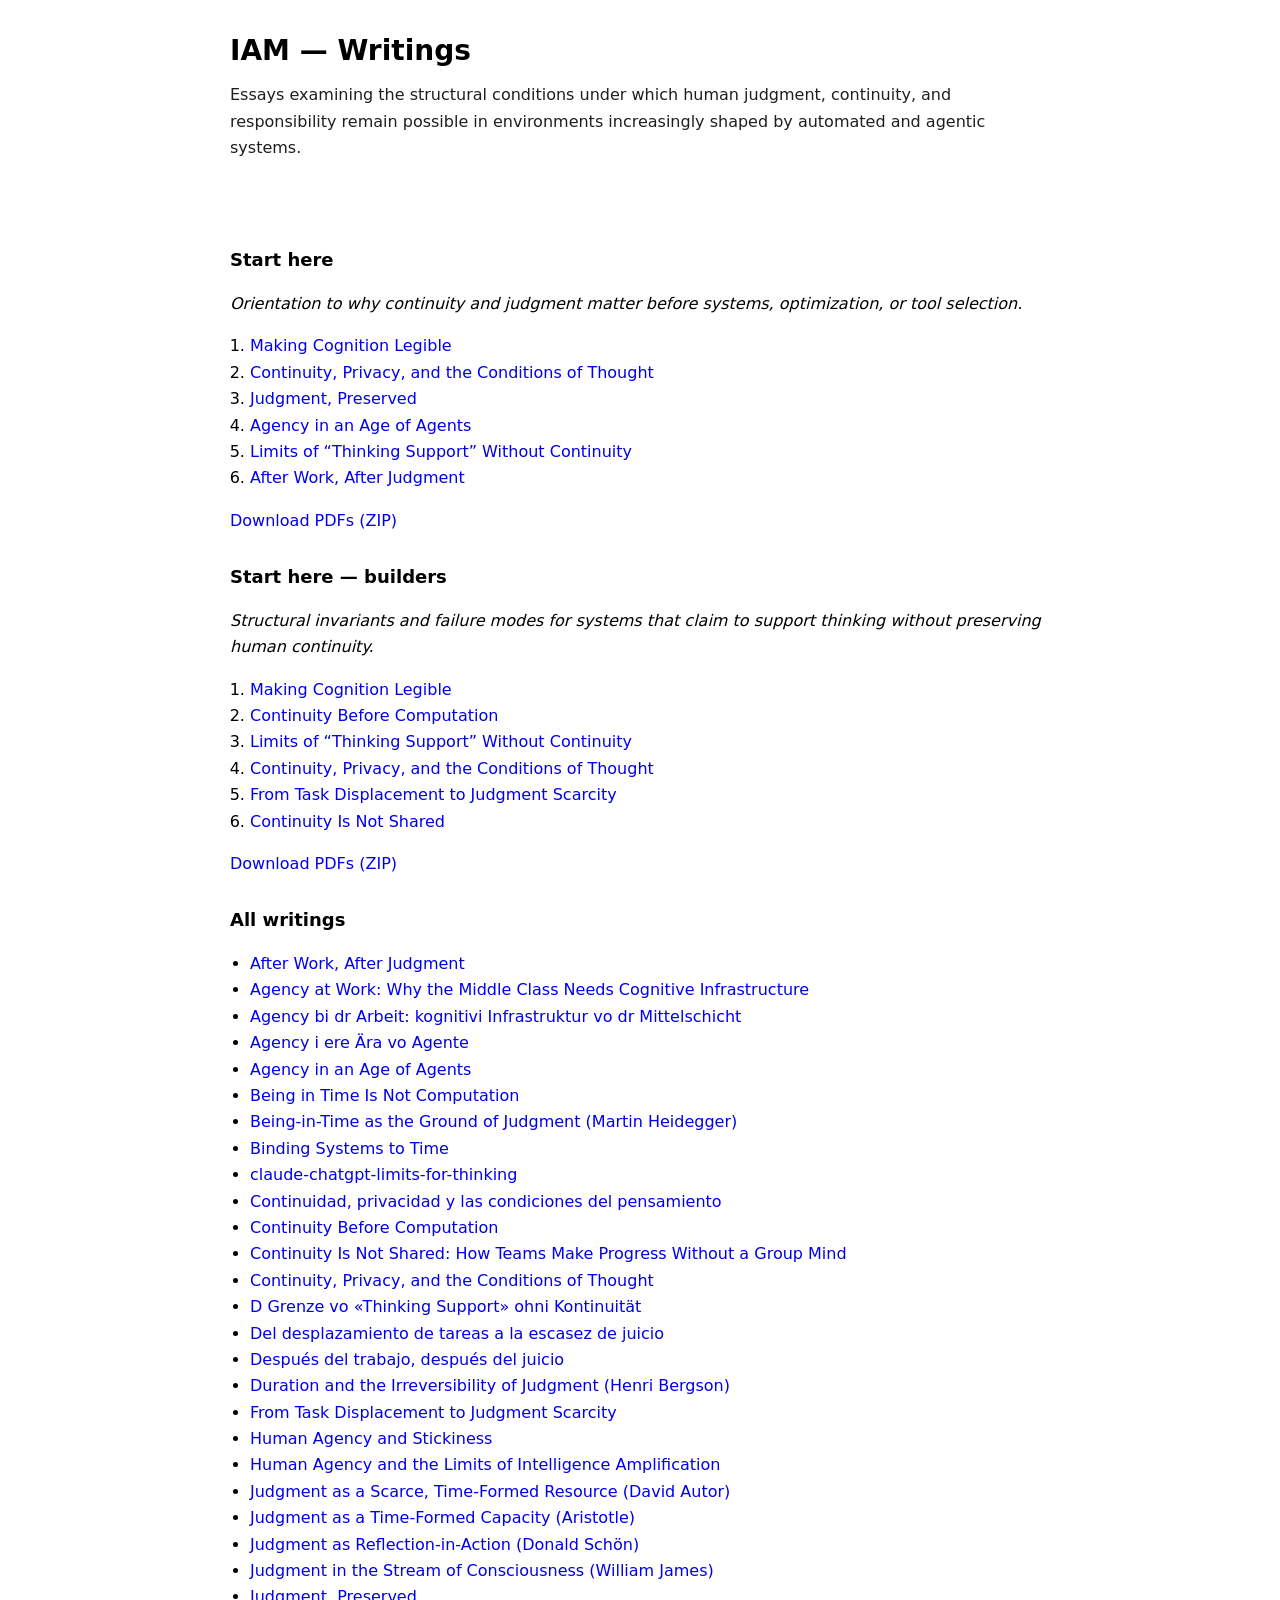
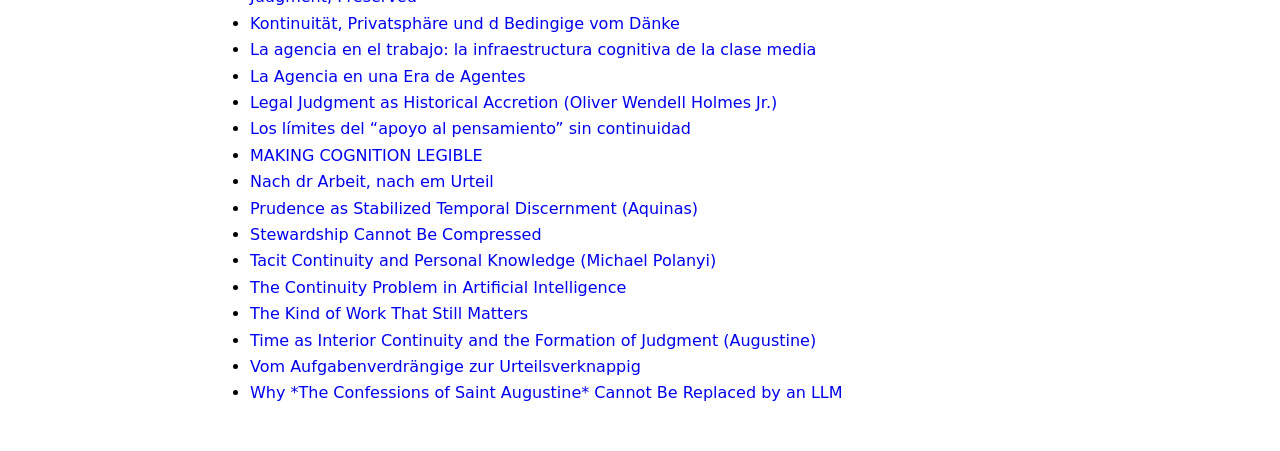
==== commit b2af86dd: "Updated site for persona Sandra" ====
--- a/docs/index.html
+++ b/docs/index.html
@@ -24,6 +24,7 @@
 <li><a href='./writings/claude-chatgpt-limits-for-thinking.html'>Limits of “Thinking Support” Without Continuity</a></li>
 <li><a href='./writings/AfterWorkAfterJudgement.html'>After Work, After Judgment</a></li>
 </ol>
+<p class='download'><a href='./downloads/start_here.zip'>Download PDFs (ZIP)</a></p>
 </section>
 <section>
 <h2>Start here — builders</h2>
@@ -36,6 +37,7 @@
 <li><a href='./writings/FromTaskDisplacementtoJudgmentScarcity.html'>From Task Displacement to Judgment Scarcity</a></li>
 <li><a href='./writings/continuity-is-not-shared.html'>Continuity Is Not Shared</a></li>
 </ol>
+<p class='download'><a href='./downloads/start_here_builders.zip'>Download PDFs (ZIP)</a></p>
 </section>
 
     <section>
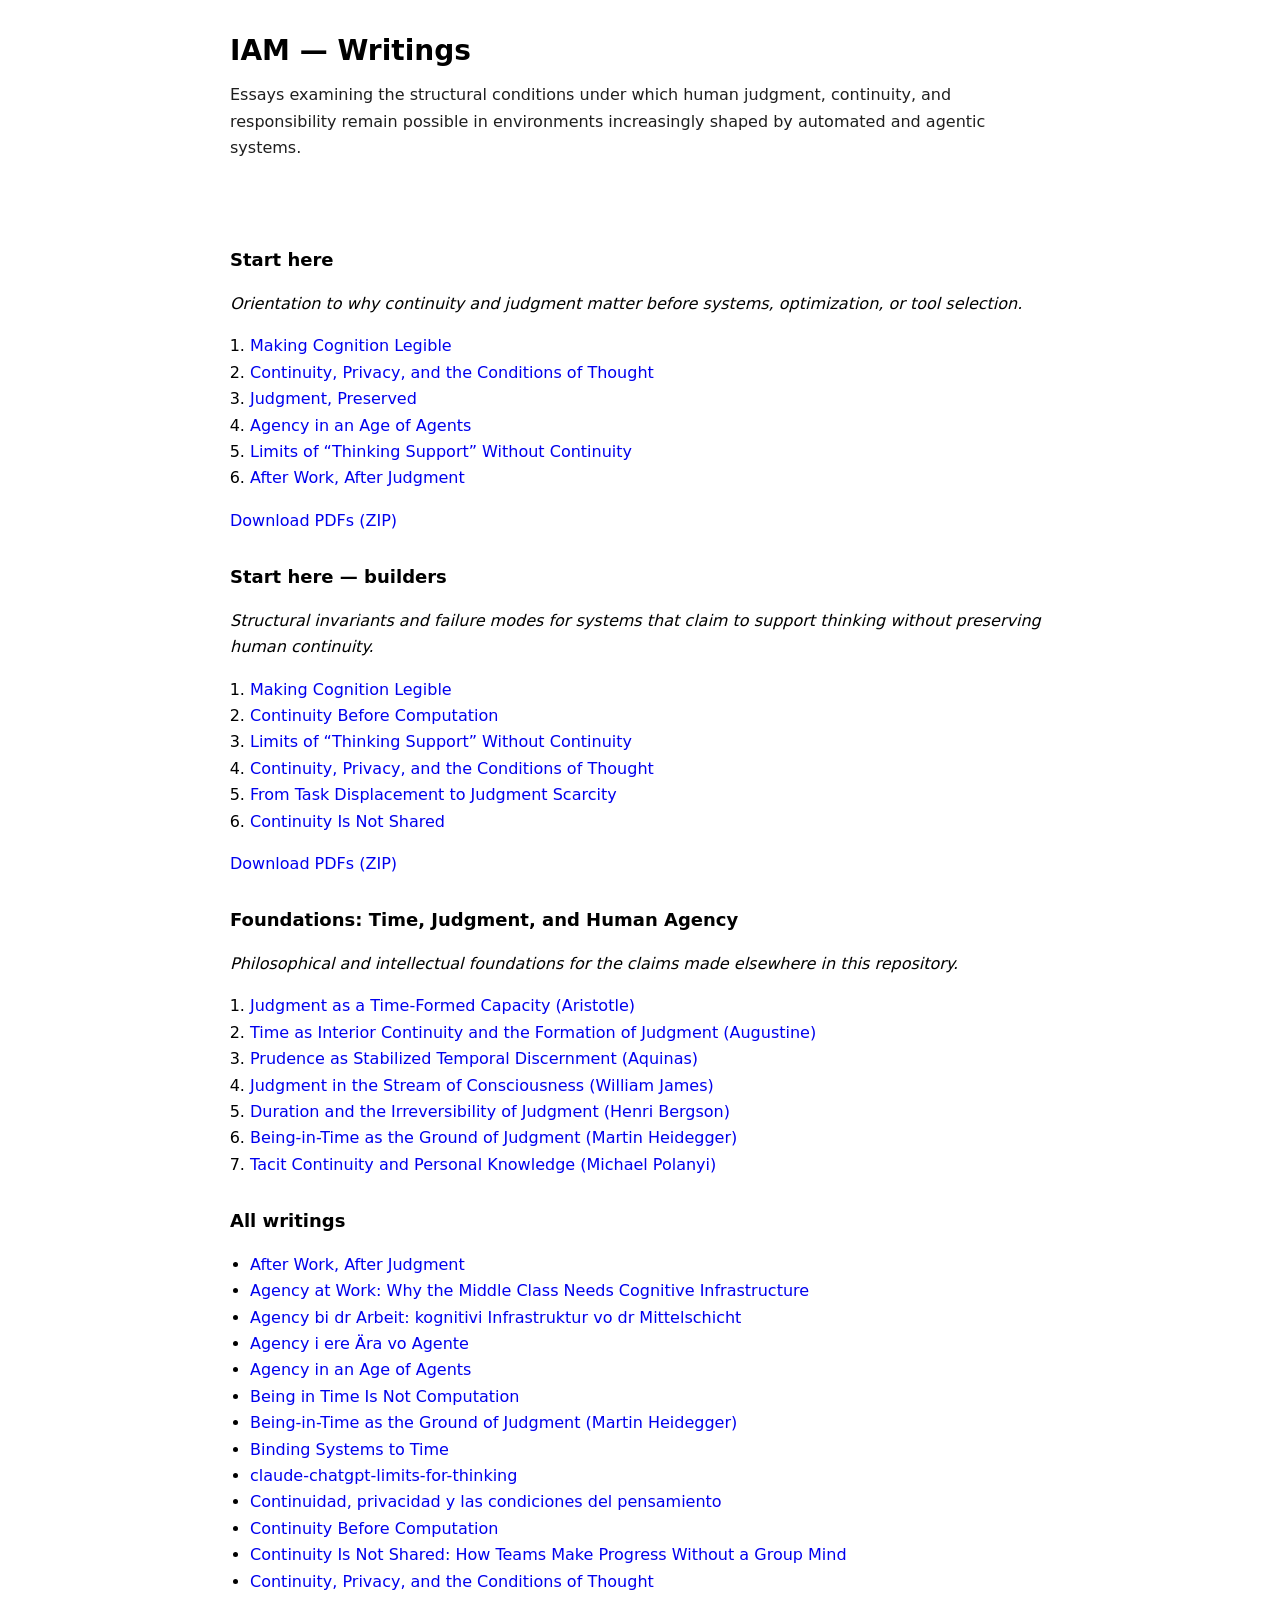
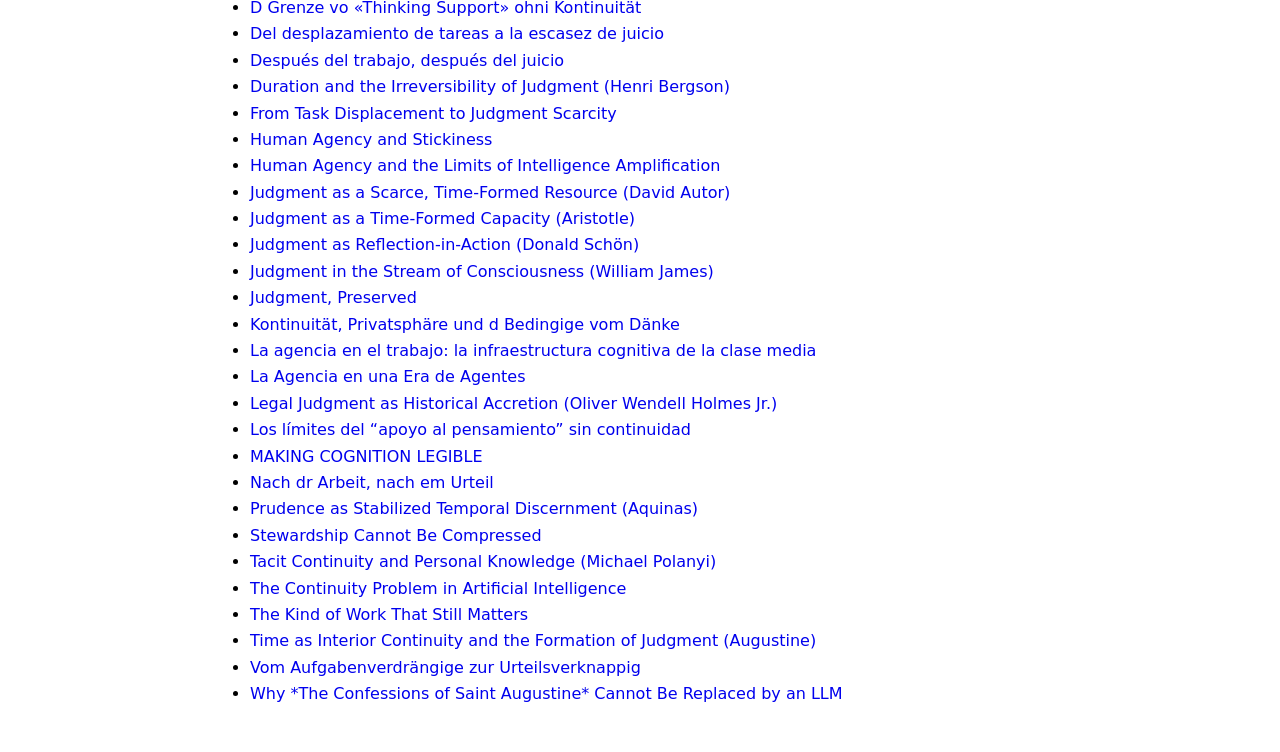
==== commit e1ce1bc0: "Move Site LI to JSON and harden compiler against YAML fragility" ====
--- a/docs/index.html
+++ b/docs/index.html
@@ -38,6 +38,19 @@
 <li><a href='./writings/continuity-is-not-shared.html'>Continuity Is Not Shared</a></li>
 </ol>
 <p class='download'><a href='./downloads/start_here_builders.zip'>Download PDFs (ZIP)</a></p>
+</section>
+<section>
+<h2>Foundations: Time, Judgment, and Human Agency</h2>
+<p><em>Philosophical and intellectual foundations for the claims made elsewhere in this repository.</em></p>
+<ol>
+<li><a href='./writings/01_aristotle_judgment_time.html'>Judgment as a Time-Formed Capacity (Aristotle)</a></li>
+<li><a href='./writings/02_augustine_time_continuity.html'>Time as Interior Continuity and the Formation of Judgment (Augustine)</a></li>
+<li><a href='./writings/03_aquinas_prudence.html'>Prudence as Stabilized Temporal Discernment (Aquinas)</a></li>
+<li><a href='./writings/04_william_james_stream.html'>Judgment in the Stream of Consciousness (William James)</a></li>
+<li><a href='./writings/05_bergson_duration.html'>Duration and the Irreversibility of Judgment (Henri Bergson)</a></li>
+<li><a href='./writings/06_heidegger_being_in_time.html'>Being-in-Time as the Ground of Judgment (Martin Heidegger)</a></li>
+<li><a href='./writings/08_polanyi_tacit.html'>Tacit Continuity and Personal Knowledge (Michael Polanyi)</a></li>
+</ol>
 </section>
 
     <section>
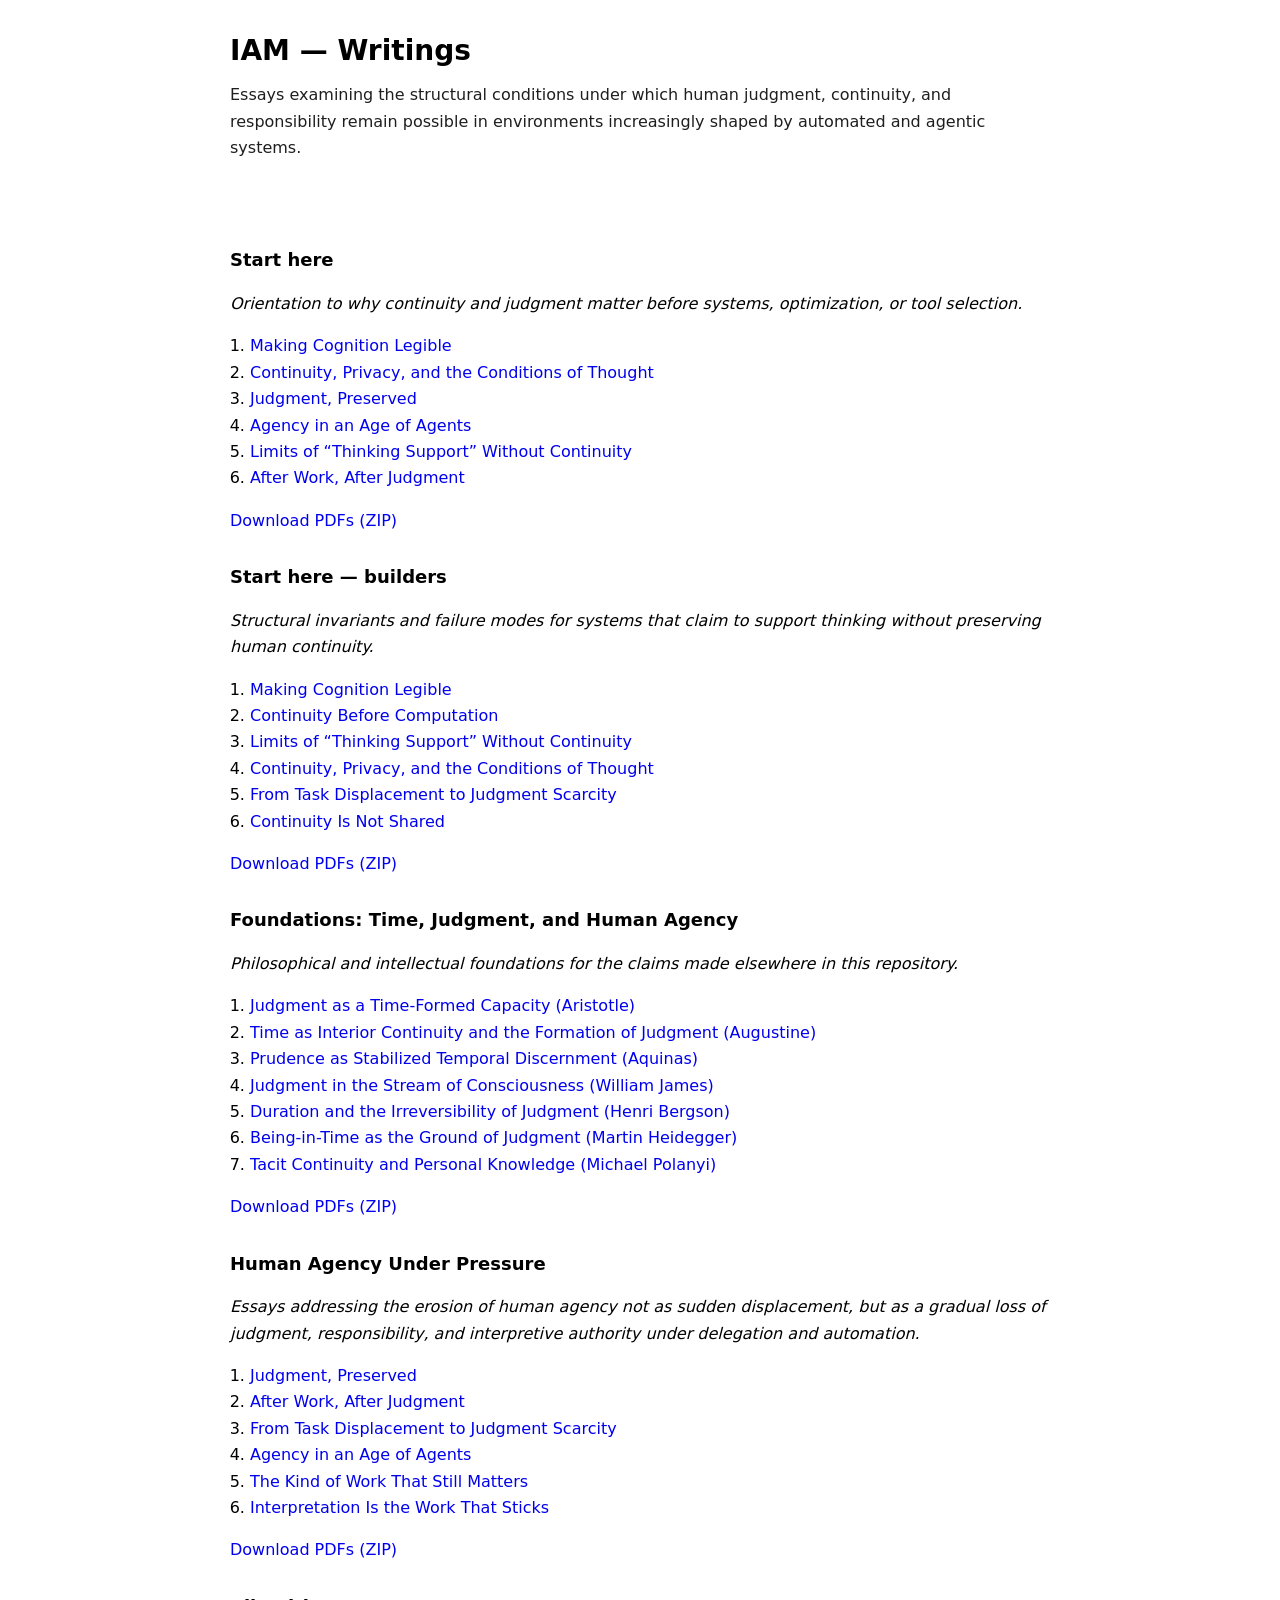
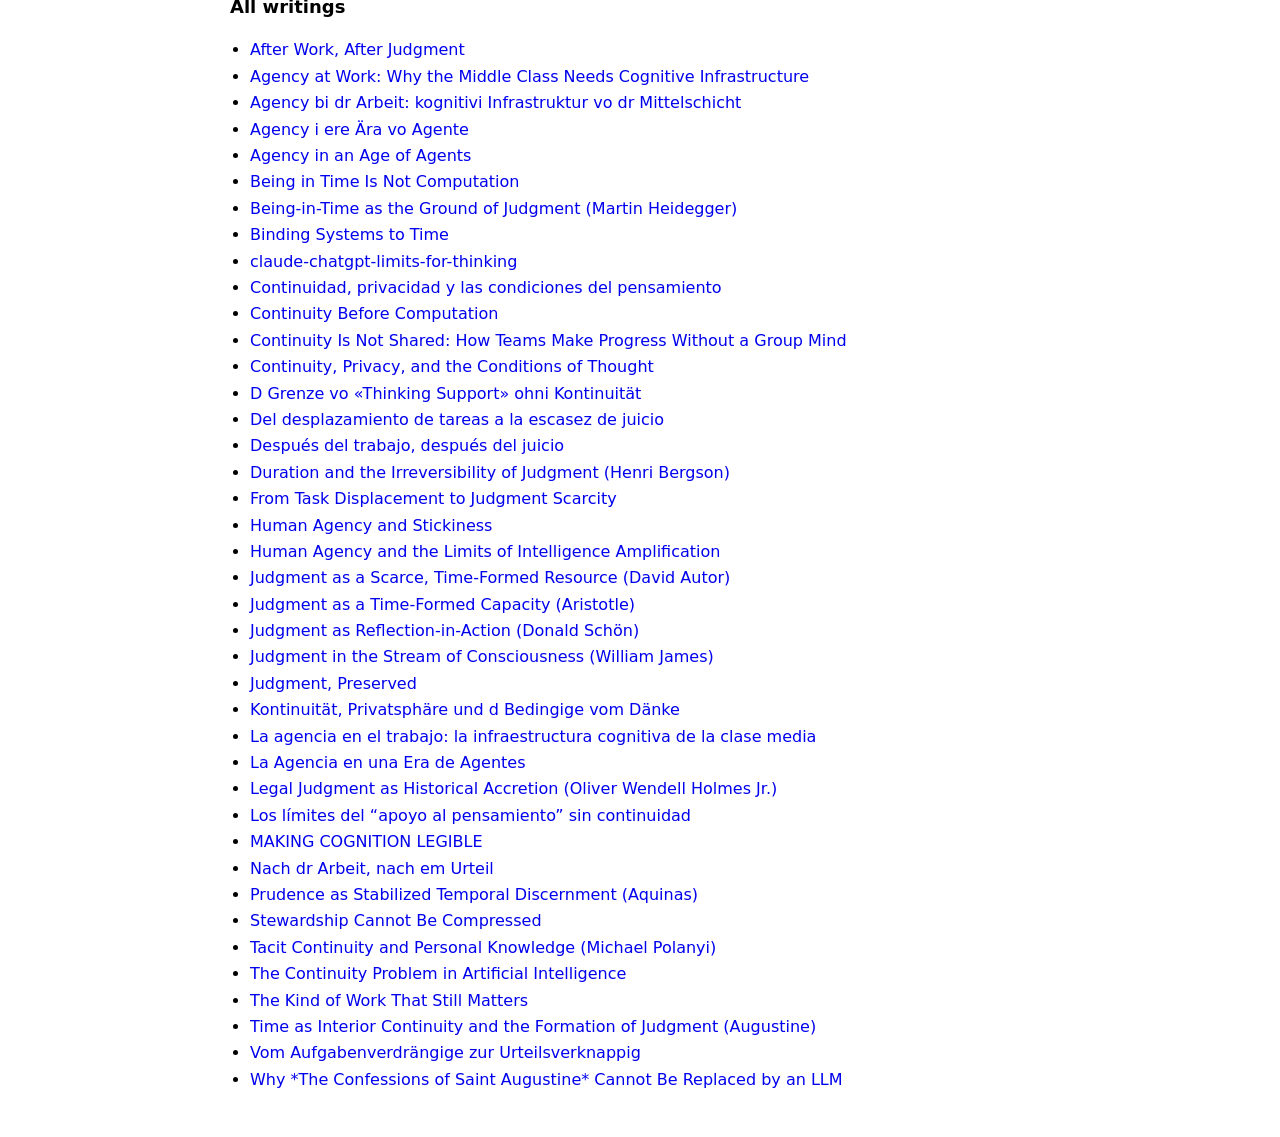
==== commit 1b1bf94e: "added more categories to the site" ====
--- a/docs/index.html
+++ b/docs/index.html
@@ -51,6 +51,20 @@
 <li><a href='./writings/06_heidegger_being_in_time.html'>Being-in-Time as the Ground of Judgment (Martin Heidegger)</a></li>
 <li><a href='./writings/08_polanyi_tacit.html'>Tacit Continuity and Personal Knowledge (Michael Polanyi)</a></li>
 </ol>
+<p class='download'><a href='./downloads/foundations.zip'>Download PDFs (ZIP)</a></p>
+</section>
+<section>
+<h2>Human Agency Under Pressure</h2>
+<p><em>Essays addressing the erosion of human agency not as sudden displacement, but as a gradual loss of judgment, responsibility, and interpretive authority under delegation and automation.</em></p>
+<ol>
+<li><a href='./writings/judgment-preserved.html'>Judgment, Preserved</a></li>
+<li><a href='./writings/AfterWorkAfterJudgement.html'>After Work, After Judgment</a></li>
+<li><a href='./writings/FromTaskDisplacementtoJudgmentScarcity.html'>From Task Displacement to Judgment Scarcity</a></li>
+<li><a href='./writings/agency-in-an-age-of-agents.html'>Agency in an Age of Agents</a></li>
+<li><a href='./writings/the-kind-of-work-that-still-matters.html'>The Kind of Work That Still Matters</a></li>
+<li><a href='./writings/interpretation-is-the-work-that-sticks.html'>Interpretation Is the Work That Sticks</a></li>
+</ol>
+<p class='download'><a href='./downloads/agency_under_pressure.zip'>Download PDFs (ZIP)</a></p>
 </section>
 
     <section>
